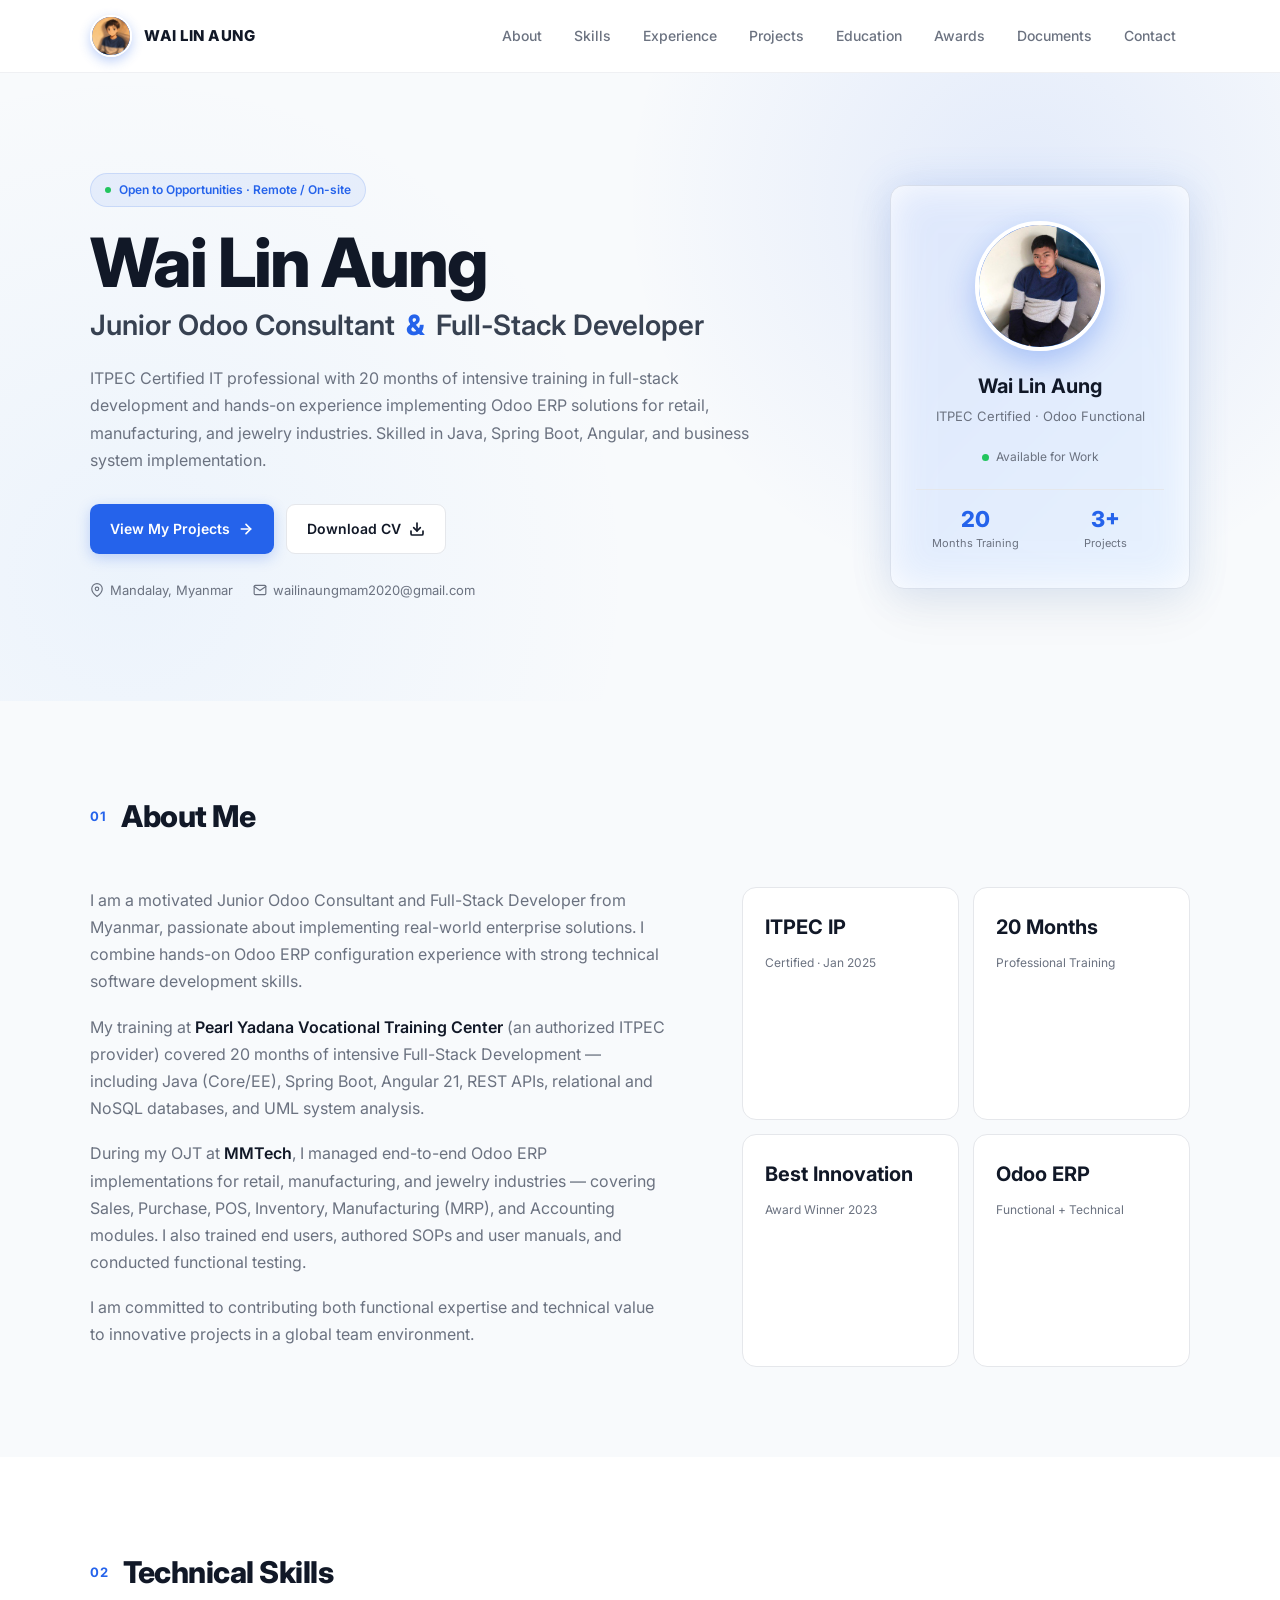
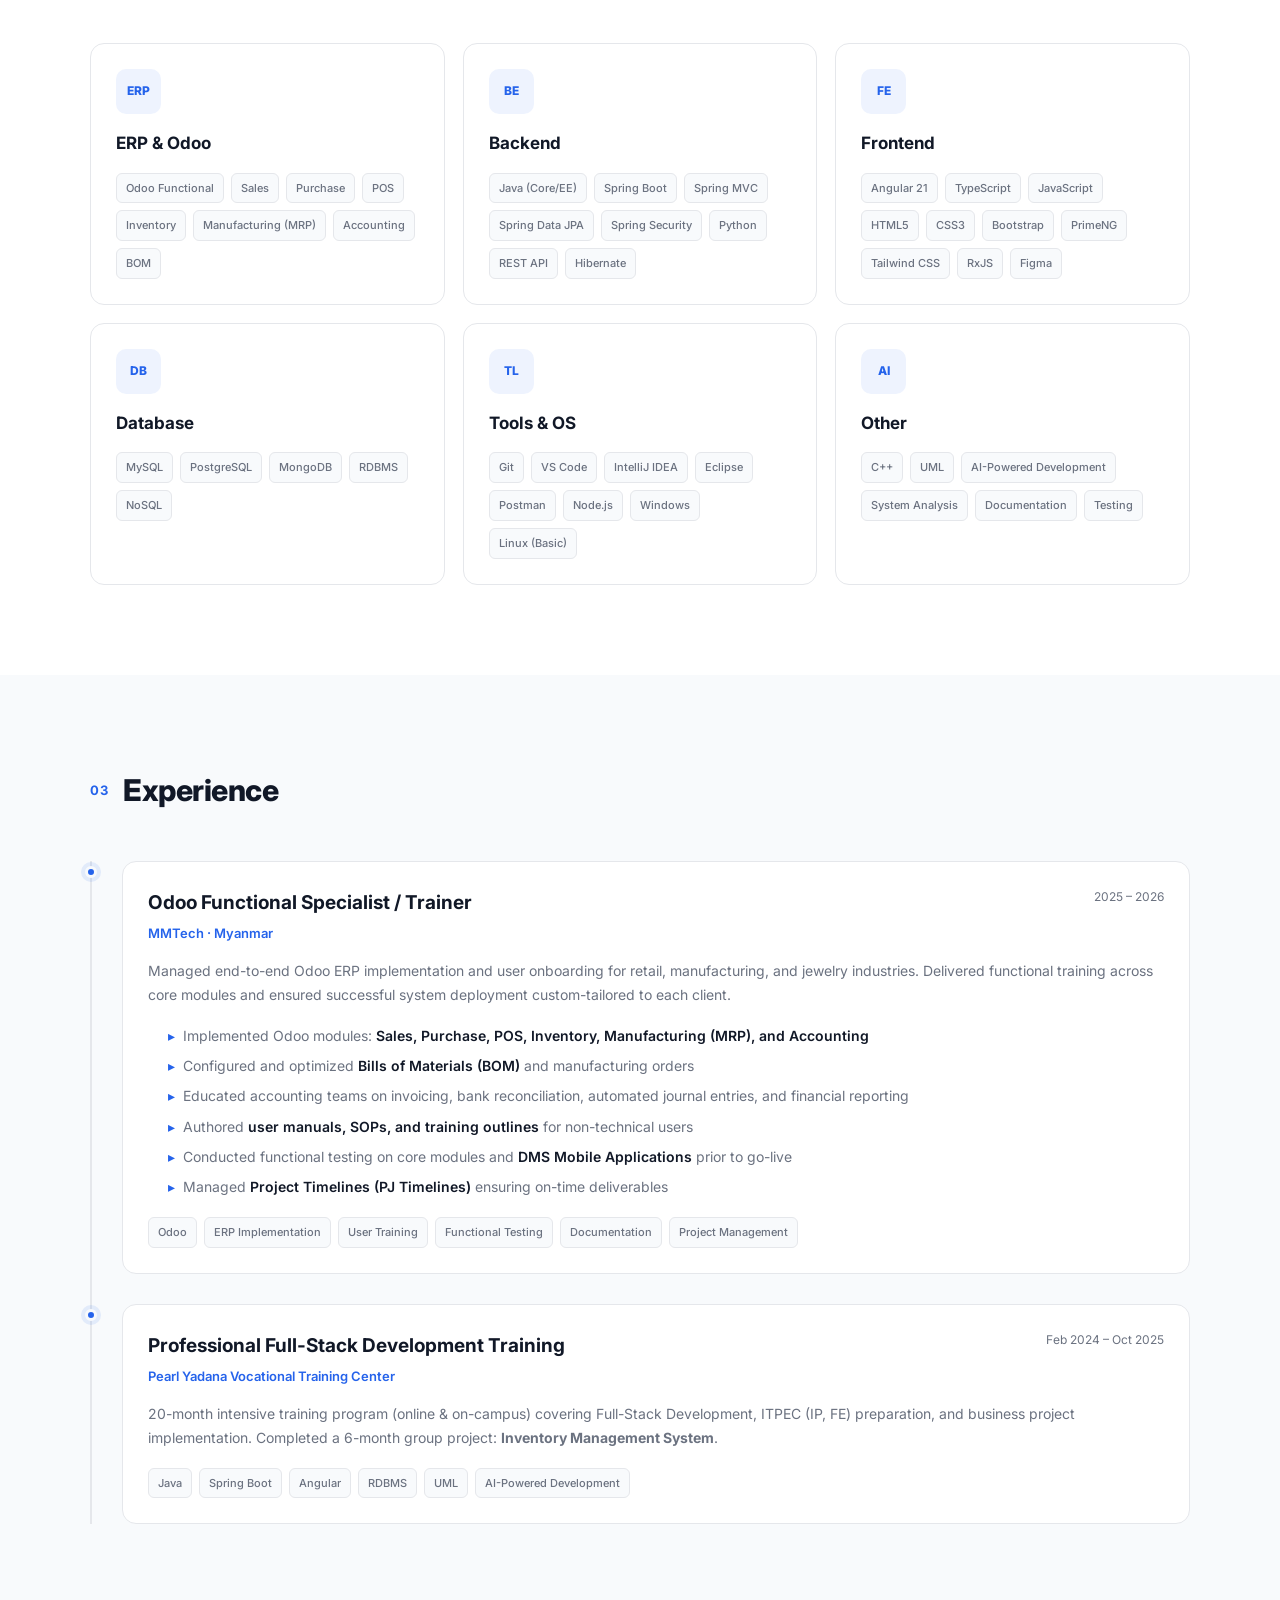
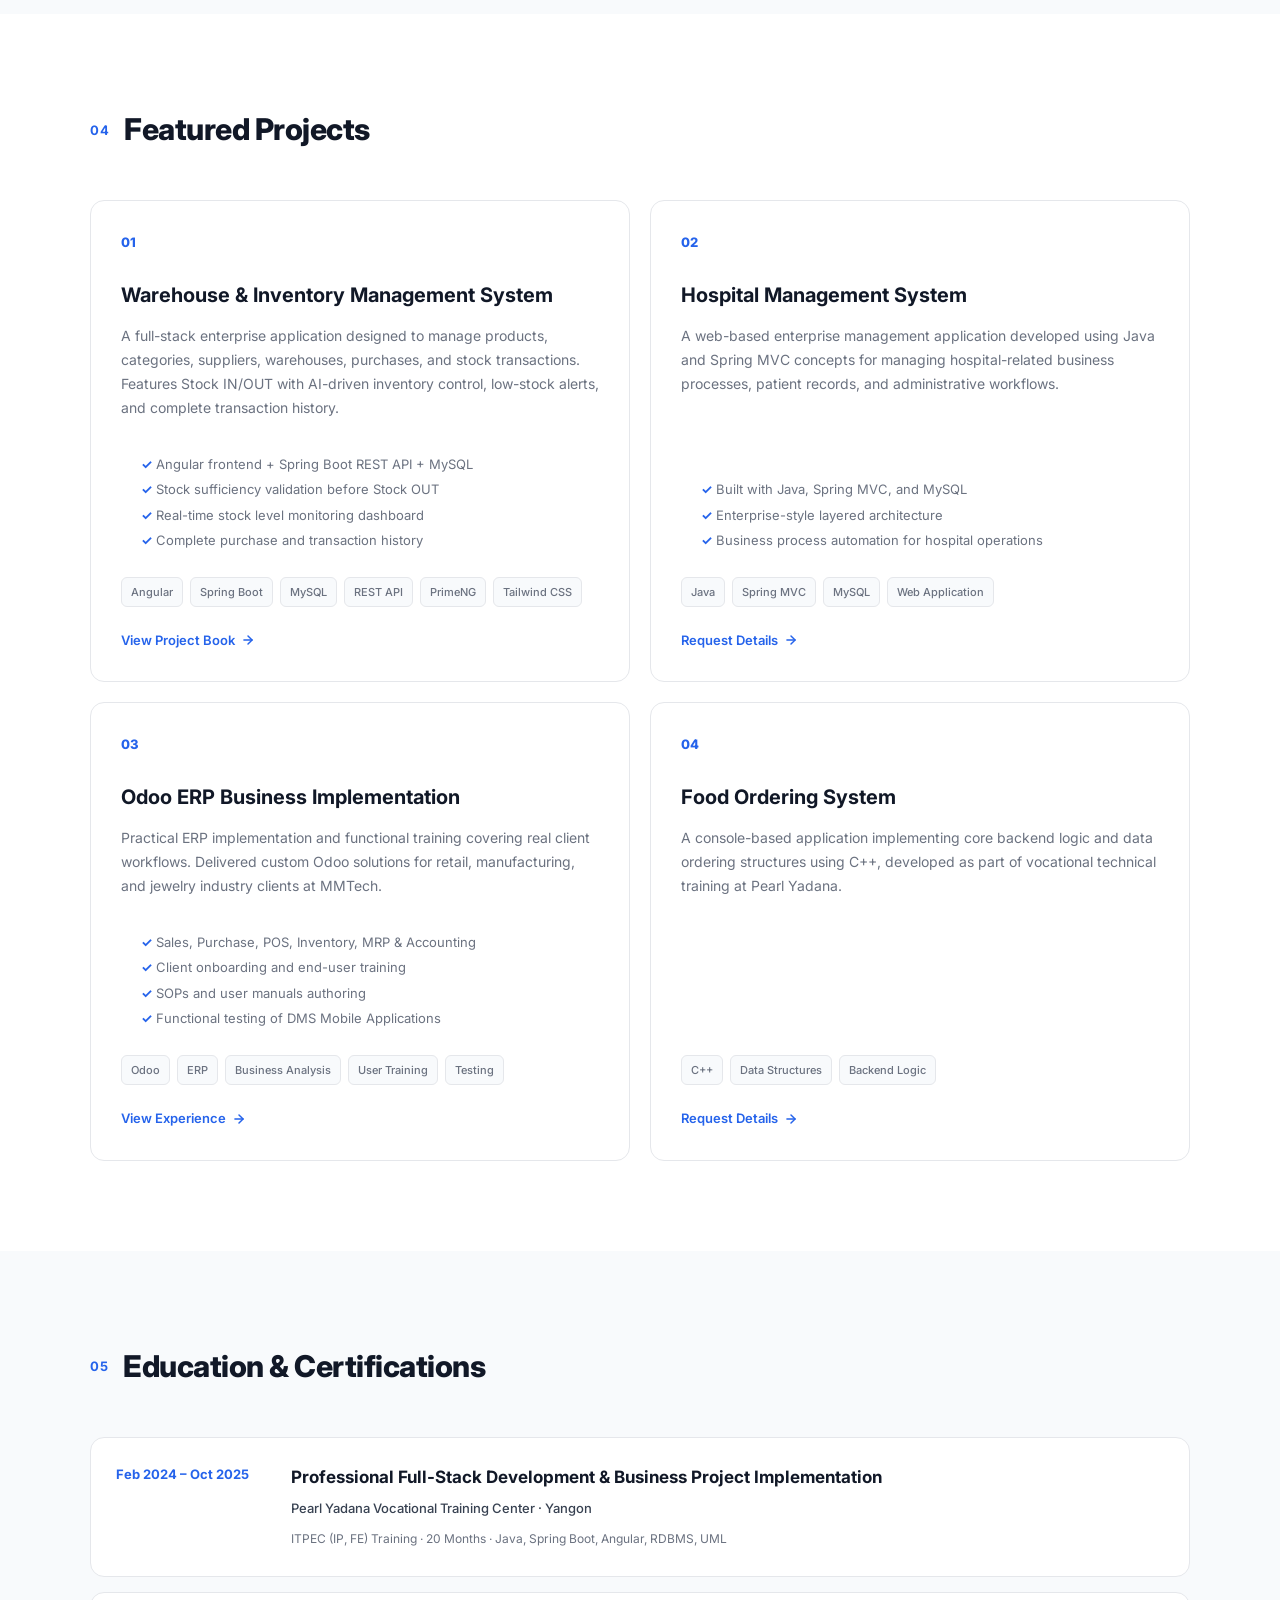
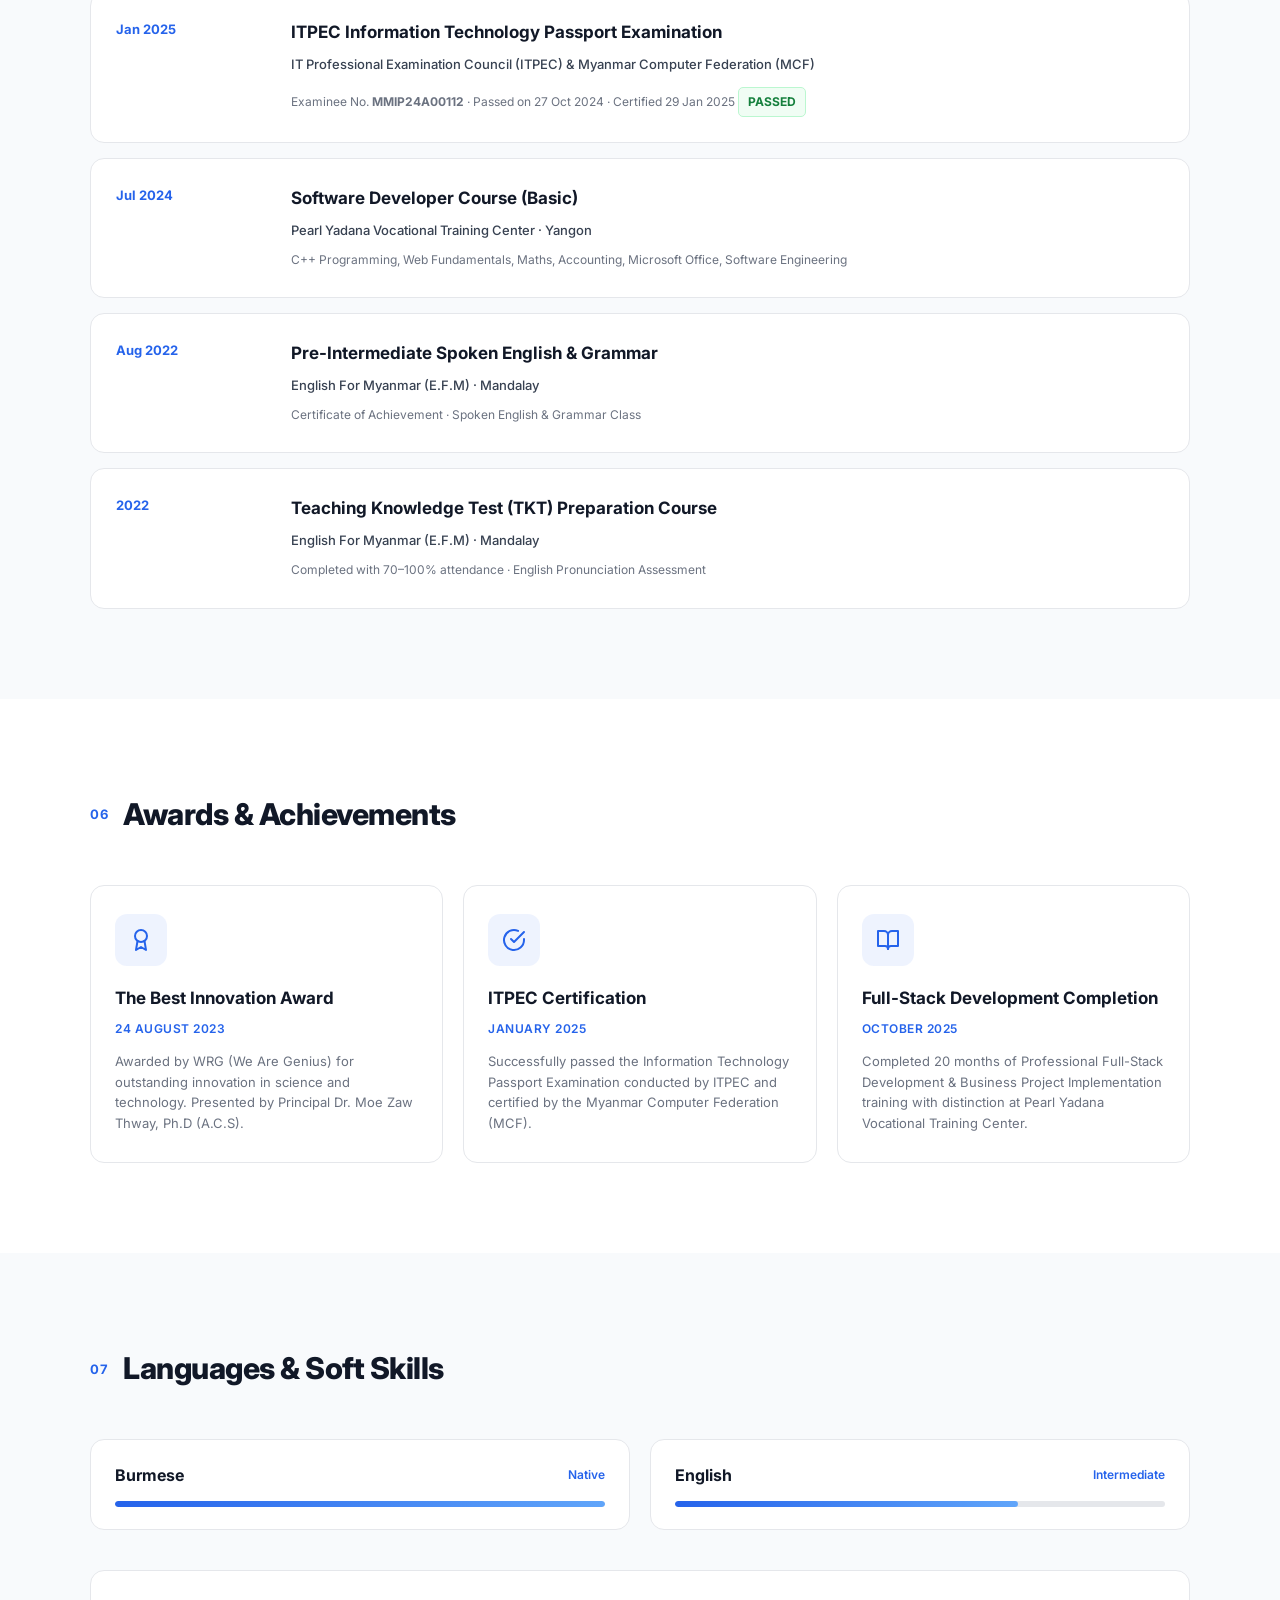
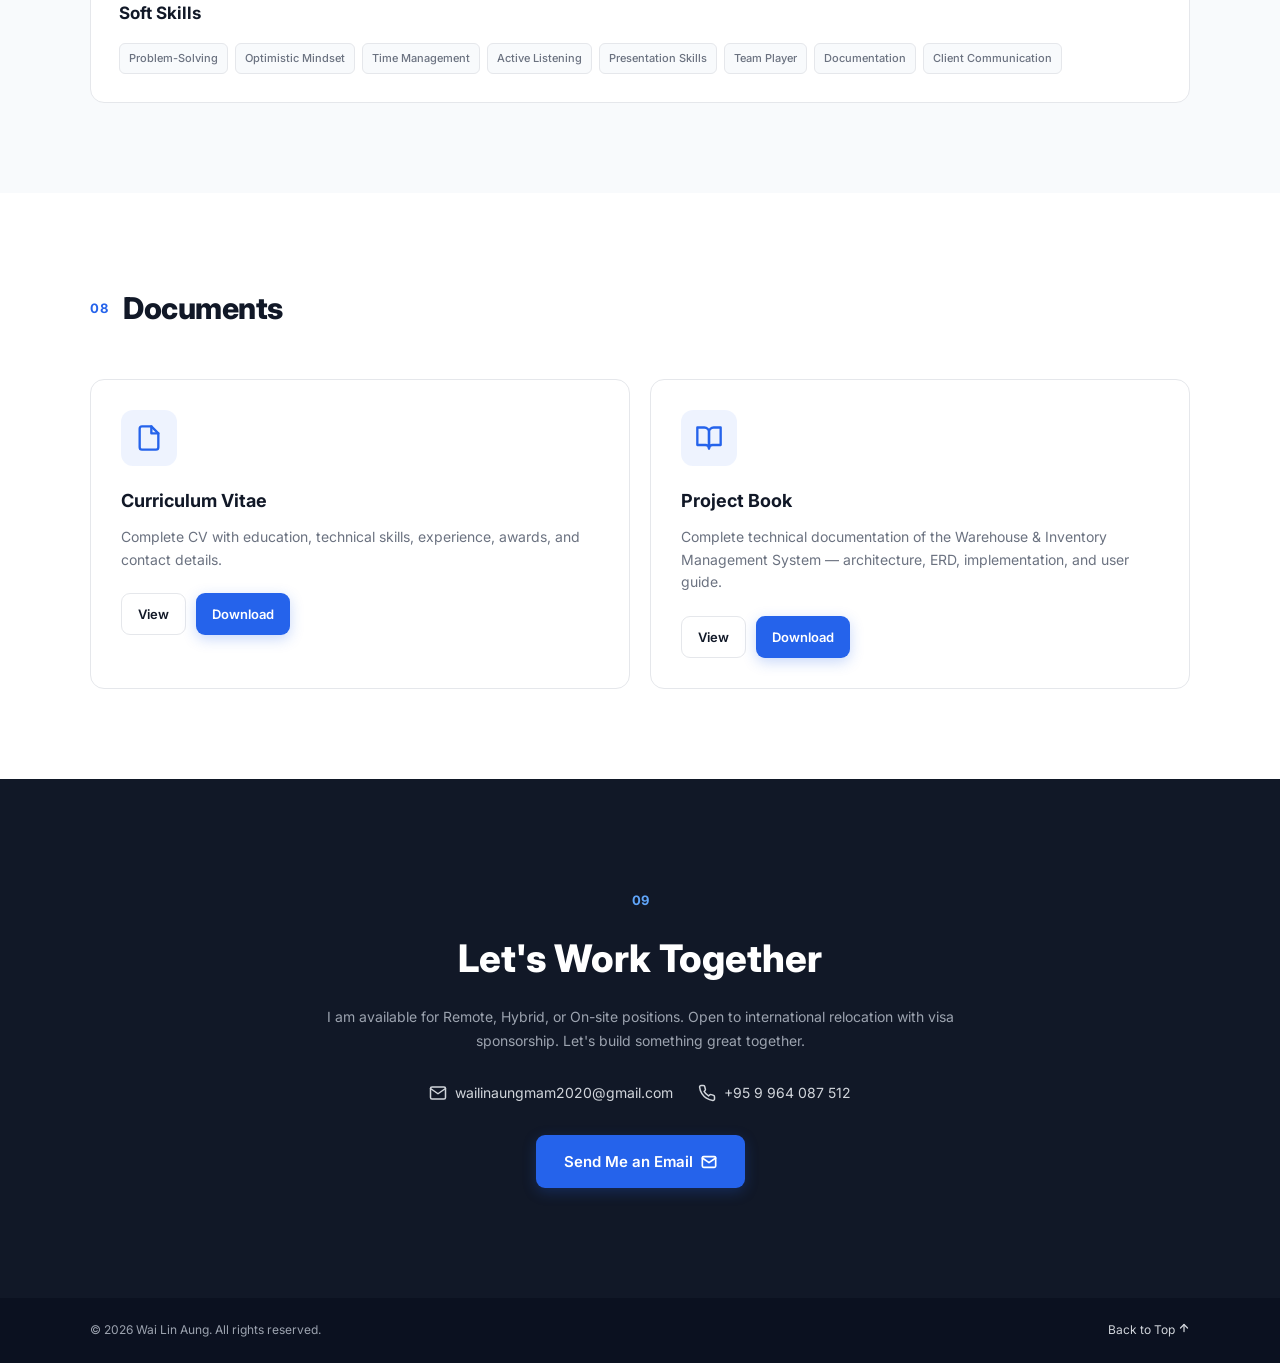
==== index.html @ 759e4918 "Add files via upload" ====
<!DOCTYPE html>
<html lang="en">
<head>
    <meta charset="UTF-8">
    <meta name="viewport" content="width=device-width, initial-scale=1.0">
    <meta name="description" content="Wai Lin Aung - Junior Odoo Consultant & Full-Stack Developer. ITPEC Certified IT professional with hands-on Odoo ERP implementation and full-stack software development experience.">
    <meta name="theme-color" content="#2563eb">
    <meta name="author" content="Wai Lin Aung">

    <title>Wai Lin Aung | Odoo Consultant & Full-Stack Developer</title>

    <!-- Google Font -->
    <link rel="preconnect" href="https://fonts.googleapis.com">
    <link rel="preconnect" href="https://fonts.gstatic.com" crossorigin>
    <link href="https://fonts.googleapis.com/css2?family=Inter:wght@400;500;600;700;800&display=swap" rel="stylesheet">

    <!-- Stylesheet -->
    <link rel="stylesheet" href="style.css">
</head>

<body>

    <!-- ================= NAVIGATION ================= -->
    <header class="navbar" id="navbar">
        <div class="container navbar__content">

            <a href="#home" class="logo">
                <span class="logo__avatar">
                    <img src="assets/animation.jpg" alt="Wai Lin Aung" class="logo__avatar-img">
                </span>
                <span class="logo__text">WAI LIN AUNG</span>
            </a>

            <button class="nav-toggle" aria-label="Toggle navigation" aria-expanded="false">
                <span></span>
                <span></span>
                <span></span>
            </button>

            <nav class="nav" id="nav">
                <a href="#about" class="nav__link">About</a>
                <a href="#skills" class="nav__link">Skills</a>
                <a href="#experience" class="nav__link">Experience</a>
                <a href="#projects" class="nav__link">Projects</a>
                <a href="#education" class="nav__link">Education</a>
                <a href="#awards" class="nav__link">Awards</a>
                <a href="#documents" class="nav__link">Documents</a>
                <a href="#contact" class="nav__link">Contact</a>
            </nav>

        </div>
    </header>


    <main>

        <!-- ================= HERO ================= -->
        <section id="home" class="hero">
            <div class="container hero__content">

                <div class="hero__text reveal">

                    <span class="hero__badge">
                        <span class="hero__badge-dot"></span>
                        Open to Opportunities · Remote / On-site
                    </span>

                    <h1>
                        Wai Lin Aung
                    </h1>

                    <h2>
                        Junior Odoo Consultant
                        <span>&</span>
                        Full-Stack Developer
                    </h2>

                    <p>
                        ITPEC Certified IT professional with 20 months of intensive training
                        in full-stack development and hands-on experience implementing
                        Odoo ERP solutions for retail, manufacturing, and jewelry industries.
                        Skilled in Java, Spring Boot, Angular, and business system implementation.
                    </p>

                    <div class="hero__buttons">
                        <a href="#projects" class="btn btn--primary">
                            View My Projects
                            <svg width="16" height="16" viewBox="0 0 24 24" fill="none" stroke="currentColor" stroke-width="2.5" stroke-linecap="round" stroke-linejoin="round"><line x1="5" y1="12" x2="19" y2="12"/><polyline points="12 5 19 12 12 19"/></svg>
                        </a>

                        <a href="assets/WaiLinAung_CV.pdf" class="btn btn--outline" download>
                            Download CV
                            <svg width="16" height="16" viewBox="0 0 24 24" fill="none" stroke="currentColor" stroke-width="2.5" stroke-linecap="round" stroke-linejoin="round"><path d="M21 15v4a2 2 0 0 1-2 2H5a2 2 0 0 1-2-2v-4"/><polyline points="7 10 12 15 17 10"/><line x1="12" y1="15" x2="12" y2="3"/></svg>
                        </a>
                    </div>

                    <div class="hero__meta">
                        <span>
                            <svg width="14" height="14" viewBox="0 0 24 24" fill="none" stroke="currentColor" stroke-width="2" stroke-linecap="round" stroke-linejoin="round"><path d="M21 10c0 7-9 13-9 13s-9-6-9-13a9 9 0 0 1 18 0z"/><circle cx="12" cy="10" r="3"/></svg>
                            Mandalay, Myanmar
                        </span>
                        <span>
                            <svg width="14" height="14" viewBox="0 0 24 24" fill="none" stroke="currentColor" stroke-width="2" stroke-linecap="round" stroke-linejoin="round"><path d="M4 4h16c1.1 0 2 .9 2 2v12c0 1.1-.9 2-2 2H4c-1.1 0-2-.9-2-2V6c0-1.1.9-2 2-2z"/><polyline points="22,6 12,13 2,6"/></svg>
                            wailinaungmam2020@gmail.com
                        </span>
                    </div>

                </div>

                <div class="hero__card reveal">
                    <div class="hero__card-glow"></div>

                    <div class="profile-real">
                        <img src="assets/realphoto.jpg" alt="Wai Lin Aung" class="profile-real__img">
                    </div>

                    <h3>
                        Wai Lin Aung
                    </h3>

                    <p>
                        ITPEC Certified · Odoo Functional
                    </p>

                    <div class="status">
                        <span class="status__dot"></span>
                        Available for Work
                    </div>

                    <div class="hero__card-stats">
                        <div>
                            <strong>20</strong>
                            <span>Months Training</span>
                        </div>
                        <div>
                            <strong>3+</strong>
                            <span>Projects</span>
                        </div>
                    </div>

                </div>

            </div>
        </section>


        <!-- ================= ABOUT ================= -->
        <section id="about" class="section section--light">
            <div class="container">

                <div class="section__heading reveal">
                    <span>01</span>
                    <h2>About Me</h2>
                </div>

                <div class="about">

                    <div class="about__text reveal">
                        <p>
                            I am a motivated Junior Odoo Consultant and Full-Stack Developer
                            from Myanmar, passionate about implementing real-world enterprise
                            solutions. I combine hands-on Odoo ERP configuration experience
                            with strong technical software development skills.
                        </p>

                        <p>
                            My training at <strong>Pearl Yadana Vocational Training Center</strong>
                            (an authorized ITPEC provider) covered 20 months of intensive
                            Full-Stack Development — including Java (Core/EE), Spring Boot,
                            Angular 21, REST APIs, relational and NoSQL databases, and UML
                            system analysis.
                        </p>

                        <p>
                            During my OJT at <strong>MMTech</strong>, I managed end-to-end
                            Odoo ERP implementations for retail, manufacturing, and jewelry
                            industries — covering Sales, Purchase, POS, Inventory, Manufacturing
                            (MRP), and Accounting modules. I also trained end users, authored
                            SOPs and user manuals, and conducted functional testing.
                        </p>

                        <p>
                            I am committed to contributing both functional expertise and
                            technical value to innovative projects in a global team environment.
                        </p>
                    </div>

                    <div class="about__highlights reveal">

                        <div class="highlight">
                            <strong>ITPEC IP</strong>
                            <span>Certified · Jan 2025</span>
                        </div>

                        <div class="highlight">
                            <strong>20 Months</strong>
                            <span>Professional Training</span>
                        </div>

                        <div class="highlight">
                            <strong>Best Innovation</strong>
                            <span>Award Winner 2023</span>
                        </div>

                        <div class="highlight">
                            <strong>Odoo ERP</strong>
                            <span>Functional + Technical</span>
                        </div>

                    </div>

                </div>

            </div>
        </section>


        <!-- ================= SKILLS ================= -->
        <section id="skills" class="section">
            <div class="container">

                <div class="section__heading reveal">
                    <span>02</span>
                    <h2>Technical Skills</h2>
                </div>

                <div class="skills-grid">

                    <div class="skill-card reveal">
                        <div class="skill-card__icon">ERP</div>
                        <h3>ERP & Odoo</h3>

                        <div class="tags">
                            <span>Odoo Functional</span>
                            <span>Sales</span>
                            <span>Purchase</span>
                            <span>POS</span>
                            <span>Inventory</span>
                            <span>Manufacturing (MRP)</span>
                            <span>Accounting</span>
                            <span>BOM</span>
                        </div>
                    </div>

                    <div class="skill-card reveal">
                        <div class="skill-card__icon">BE</div>
                        <h3>Backend</h3>

                        <div class="tags">
                            <span>Java (Core/EE)</span>
                            <span>Spring Boot</span>
                            <span>Spring MVC</span>
                            <span>Spring Data JPA</span>
                            <span>Spring Security</span>
                            <span>Python</span>
                            <span>REST API</span>
                            <span>Hibernate</span>
                        </div>
                    </div>

                    <div class="skill-card reveal">
                        <div class="skill-card__icon">FE</div>
                        <h3>Frontend</h3>

                        <div class="tags">
                            <span>Angular 21</span>
                            <span>TypeScript</span>
                            <span>JavaScript</span>
                            <span>HTML5</span>
                            <span>CSS3</span>
                            <span>Bootstrap</span>
                            <span>PrimeNG</span>
                            <span>Tailwind CSS</span>
                            <span>RxJS</span>
                            <span>Figma</span>
                        </div>
                    </div>

                    <div class="skill-card reveal">
                        <div class="skill-card__icon">DB</div>
                        <h3>Database</h3>

                        <div class="tags">
                            <span>MySQL</span>
                            <span>PostgreSQL</span>
                            <span>MongoDB</span>
                            <span>RDBMS</span>
                            <span>NoSQL</span>
                        </div>
                    </div>

                    <div class="skill-card reveal">
                        <div class="skill-card__icon">TL</div>
                        <h3>Tools & OS</h3>

                        <div class="tags">
                            <span>Git</span>
                            <span>VS Code</span>
                            <span>IntelliJ IDEA</span>
                            <span>Eclipse</span>
                            <span>Postman</span>
                            <span>Node.js</span>
                            <span>Windows</span>
                            <span>Linux (Basic)</span>
                        </div>
                    </div>

                    <div class="skill-card reveal">
                        <div class="skill-card__icon">AI</div>
                        <h3>Other</h3>

                        <div class="tags">
                            <span>C++</span>
                            <span>UML</span>
                            <span>AI-Powered Development</span>
                            <span>System Analysis</span>
                            <span>Documentation</span>
                            <span>Testing</span>
                        </div>
                    </div>

                </div>

            </div>
        </section>


        <!-- ================= EXPERIENCE ================= -->
        <section id="experience" class="section section--light">
            <div class="container">

                <div class="section__heading reveal">
                    <span>03</span>
                    <h2>Experience</h2>
                </div>

                <div class="timeline">

                    <article class="timeline__item reveal">

                        <div class="timeline__dot"></div>

                        <div class="timeline__content">

                            <div class="timeline__top">
                                <div>
                                    <h3>
                                        Odoo Functional Specialist / Trainer
                                    </h3>

                                    <p class="company">
                                        MMTech · Myanmar
                                    </p>
                                </div>

                                <span class="date">
                                    2025 – 2026
                                </span>
                            </div>

                            <p>
                                Managed end-to-end Odoo ERP implementation and user onboarding
                                for retail, manufacturing, and jewelry industries. Delivered
                                functional training across core modules and ensured successful
                                system deployment custom-tailored to each client.
                            </p>

                            <ul class="experience-list">
                                <li>Implemented Odoo modules: <strong>Sales, Purchase, POS, Inventory, Manufacturing (MRP), and Accounting</strong></li>
                                <li>Configured and optimized <strong>Bills of Materials (BOM)</strong> and manufacturing orders</li>
                                <li>Educated accounting teams on invoicing, bank reconciliation, automated journal entries, and financial reporting</li>
                                <li>Authored <strong>user manuals, SOPs, and training outlines</strong> for non-technical users</li>
                                <li>Conducted functional testing on core modules and <strong>DMS Mobile Applications</strong> prior to go-live</li>
                                <li>Managed <strong>Project Timelines (PJ Timelines)</strong> ensuring on-time deliverables</li>
                            </ul>

                            <div class="tags">
                                <span>Odoo</span>
                                <span>ERP Implementation</span>
                                <span>User Training</span>
                                <span>Functional Testing</span>
                                <span>Documentation</span>
                                <span>Project Management</span>
                            </div>

                        </div>

                    </article>


                    <article class="timeline__item reveal">

                        <div class="timeline__dot"></div>

                        <div class="timeline__content">

                            <div class="timeline__top">
                                <div>
                                    <h3>
                                        Professional Full-Stack Development Training
                                    </h3>

                                    <p class="company">
                                        Pearl Yadana Vocational Training Center
                                    </p>
                                </div>

                                <span class="date">
                                    Feb 2024 – Oct 2025
                                </span>
                            </div>

                            <p>
                                20-month intensive training program (online & on-campus)
                                covering Full-Stack Development, ITPEC (IP, FE) preparation,
                                and business project implementation. Completed a 6-month
                                group project: <strong>Inventory Management System</strong>.
                            </p>

                            <div class="tags">
                                <span>Java</span>
                                <span>Spring Boot</span>
                                <span>Angular</span>
                                <span>RDBMS</span>
                                <span>UML</span>
                                <span>AI-Powered Development</span>
                            </div>

                        </div>

                    </article>

                </div>

            </div>
        </section>


        <!-- ================= PROJECTS ================= -->
        <section id="projects" class="section">
            <div class="container">

                <div class="section__heading reveal">
                    <span>04</span>
                    <h2>Featured Projects</h2>
                </div>

                <div class="projects-grid">

                    <!-- Project 1 -->
                    <article class="project-card reveal">

                        <div class="project-card__number">
                            01
                        </div>

                        <h3>
                            Warehouse & Inventory Management System
                        </h3>

                        <p>
                            A full-stack enterprise application designed to manage products,
                            categories, suppliers, warehouses, purchases, and stock transactions.
                            Features Stock IN/OUT with AI-driven inventory control, low-stock
                            alerts, and complete transaction history.
                        </p>

                        <ul class="project-features">
                            <li>Angular frontend + Spring Boot REST API + MySQL</li>
                            <li>Stock sufficiency validation before Stock OUT</li>
                            <li>Real-time stock level monitoring dashboard</li>
                            <li>Complete purchase and transaction history</li>
                        </ul>

                        <div class="tags">
                            <span>Angular</span>
                            <span>Spring Boot</span>
                            <span>MySQL</span>
                            <span>REST API</span>
                            <span>PrimeNG</span>
                            <span>Tailwind CSS</span>
                        </div>

                        <a href="assets/Warehouse_Project_Book.pdf" target="_blank" rel="noopener" class="project-link">
                            View Project Book
                            <svg width="14" height="14" viewBox="0 0 24 24" fill="none" stroke="currentColor" stroke-width="2.5" stroke-linecap="round" stroke-linejoin="round"><line x1="5" y1="12" x2="19" y2="12"/><polyline points="12 5 19 12 12 19"/></svg>
                        </a>

                    </article>


                    <!-- Project 2 -->
                    <article class="project-card reveal">

                        <div class="project-card__number">
                            02
                        </div>

                        <h3>
                            Hospital Management System
                        </h3>

                        <p>
                            A web-based enterprise management application developed using
                            Java and Spring MVC concepts for managing hospital-related
                            business processes, patient records, and administrative workflows.
                        </p>

                        <ul class="project-features">
                            <li>Built with Java, Spring MVC, and MySQL</li>
                            <li>Enterprise-style layered architecture</li>
                            <li>Business process automation for hospital operations</li>
                        </ul>

                        <div class="tags">
                            <span>Java</span>
                            <span>Spring MVC</span>
                            <span>MySQL</span>
                            <span>Web Application</span>
                        </div>

                        <a href="#contact" class="project-link">
                            Request Details
                            <svg width="14" height="14" viewBox="0 0 24 24" fill="none" stroke="currentColor" stroke-width="2.5" stroke-linecap="round" stroke-linejoin="round"><line x1="5" y1="12" x2="19" y2="12"/><polyline points="12 5 19 12 12 19"/></svg>
                        </a>

                    </article>


                    <!-- Project 3 -->
                    <article class="project-card reveal">

                        <div class="project-card__number">
                            03
                        </div>

                        <h3>
                            Odoo ERP Business Implementation
                        </h3>

                        <p>
                            Practical ERP implementation and functional training covering
                            real client workflows. Delivered custom Odoo solutions for
                            retail, manufacturing, and jewelry industry clients at MMTech.
                        </p>

                        <ul class="project-features">
                            <li>Sales, Purchase, POS, Inventory, MRP & Accounting</li>
                            <li>Client onboarding and end-user training</li>
                            <li>SOPs and user manuals authoring</li>
                            <li>Functional testing of DMS Mobile Applications</li>
                        </ul>

                        <div class="tags">
                            <span>Odoo</span>
                            <span>ERP</span>
                            <span>Business Analysis</span>
                            <span>User Training</span>
                            <span>Testing</span>
                        </div>

                        <a href="#experience" class="project-link">
                            View Experience
                            <svg width="14" height="14" viewBox="0 0 24 24" fill="none" stroke="currentColor" stroke-width="2.5" stroke-linecap="round" stroke-linejoin="round"><line x1="5" y1="12" x2="19" y2="12"/><polyline points="12 5 19 12 12 19"/></svg>
                        </a>

                    </article>


                    <!-- Project 4 -->
                    <article class="project-card reveal">

                        <div class="project-card__number">
                            04
                        </div>

                        <h3>
                            Food Ordering System
                        </h3>

                        <p>
                            A console-based application implementing core backend logic
                            and data ordering structures using C++, developed as part of
                            vocational technical training at Pearl Yadana.
                        </p>

                        <div class="tags">
                            <span>C++</span>
                            <span>Data Structures</span>
                            <span>Backend Logic</span>
                        </div>

                        <a href="#contact" class="project-link">
                            Request Details
                            <svg width="14" height="14" viewBox="0 0 24 24" fill="none" stroke="currentColor" stroke-width="2.5" stroke-linecap="round" stroke-linejoin="round"><line x1="5" y1="12" x2="19" y2="12"/><polyline points="12 5 19 12 12 19"/></svg>
                        </a>

                    </article>

                </div>

            </div>
        </section>


        <!-- ================= EDUCATION ================= -->
        <section id="education" class="section section--light">
            <div class="container">

                <div class="section__heading reveal">
                    <span>05</span>
                    <h2>Education & Certifications</h2>
                </div>

                <div class="education-list">

                    <article class="education-card reveal">
                        <div class="education-card__year">
                            Feb 2024 – Oct 2025
                        </div>

                        <div>
                            <h3>
                                Professional Full-Stack Development &
                                Business Project Implementation
                            </h3>

                            <p>
                                Pearl Yadana Vocational Training Center · Yangon
                            </p>

                            <span>
                                ITPEC (IP, FE) Training · 20 Months ·
                                Java, Spring Boot, Angular, RDBMS, UML
                            </span>
                        </div>
                    </article>


                    <article class="education-card reveal">
                        <div class="education-card__year">
                            Jan 2025
                        </div>

                        <div>
                            <h3>
                                ITPEC Information Technology Passport Examination
                            </h3>

                            <p>
                                IT Professional Examination Council (ITPEC) &
                                Myanmar Computer Federation (MCF)
                            </p>

                            <span>
                                Examinee No. <strong>MMIP24A00112</strong> ·
                                Passed on 27 Oct 2024 · Certified 29 Jan 2025
                            </span>

                            <span class="certificate">
                                PASSED
                            </span>
                        </div>
                    </article>


                    <article class="education-card reveal">
                        <div class="education-card__year">
                            Jul 2024
                        </div>

                        <div>
                            <h3>
                                Software Developer Course (Basic)
                            </h3>

                            <p>
                                Pearl Yadana Vocational Training Center · Yangon
                            </p>

                            <span>
                                C++ Programming, Web Fundamentals, Maths,
                                Accounting, Microsoft Office, Software Engineering
                            </span>
                        </div>
                    </article>


                    <article class="education-card reveal">
                        <div class="education-card__year">
                            Aug 2022
                        </div>

                        <div>
                            <h3>
                                Pre-Intermediate Spoken English & Grammar
                            </h3>

                            <p>
                                English For Myanmar (E.F.M) · Mandalay
                            </p>

                            <span>
                                Certificate of Achievement · Spoken English
                                & Grammar Class
                            </span>
                        </div>
                    </article>


                    <article class="education-card reveal">
                        <div class="education-card__year">
                            2022
                        </div>

                        <div>
                            <h3>
                                Teaching Knowledge Test (TKT) Preparation Course
                            </h3>

                            <p>
                                English For Myanmar (E.F.M) · Mandalay
                            </p>

                            <span>
                                Completed with 70–100% attendance ·
                                English Pronunciation Assessment
                            </span>
                        </div>
                    </article>

                </div>

            </div>
        </section>


        <!-- ================= AWARDS ================= -->
        <section id="awards" class="section">
            <div class="container">

                <div class="section__heading reveal">
                    <span>06</span>
                    <h2>Awards & Achievements</h2>
                </div>

                <div class="awards-grid">

                    <article class="award-card reveal">
                        <div class="award-card__icon">
                            <svg width="24" height="24" viewBox="0 0 24 24" fill="none" stroke="currentColor" stroke-width="2" stroke-linecap="round" stroke-linejoin="round"><circle cx="12" cy="8" r="6"/><path d="M15.477 12.89 17 22l-5-3-5 3 1.523-9.11"/></svg>
                        </div>

                        <h3>
                            The Best Innovation Award
                        </h3>

                        <p class="award-card__date">
                            24 August 2023
                        </p>

                        <p>
                            Awarded by WRG (We Are Genius) for outstanding innovation
                            in science and technology. Presented by Principal
                            Dr. Moe Zaw Thway, Ph.D (A.C.S).
                        </p>
                    </article>


                    <article class="award-card reveal">
                        <div class="award-card__icon">
                            <svg width="24" height="24" viewBox="0 0 24 24" fill="none" stroke="currentColor" stroke-width="2" stroke-linecap="round" stroke-linejoin="round"><path d="M22 11.08V12a10 10 0 1 1-5.93-9.14"/><polyline points="22 4 12 14.01 9 11.01"/></svg>
                        </div>

                        <h3>
                            ITPEC Certification
                        </h3>

                        <p class="award-card__date">
                            January 2025
                        </p>

                        <p>
                            Successfully passed the Information Technology Passport
                            Examination conducted by ITPEC and certified by the
                            Myanmar Computer Federation (MCF).
                        </p>
                    </article>


                    <article class="award-card reveal">
                        <div class="award-card__icon">
                            <svg width="24" height="24" viewBox="0 0 24 24" fill="none" stroke="currentColor" stroke-width="2" stroke-linecap="round" stroke-linejoin="round"><path d="M2 3h6a4 4 0 0 1 4 4v14a3 3 0 0 0-3-3H2z"/><path d="M22 3h-6a4 4 0 0 0-4 4v14a3 3 0 0 1 3-3h7z"/></svg>
                        </div>

                        <h3>
                            Full-Stack Development Completion
                        </h3>

                        <p class="award-card__date">
                            October 2025
                        </p>

                        <p>
                            Completed 20 months of Professional Full-Stack Development
                            & Business Project Implementation training with distinction
                            at Pearl Yadana Vocational Training Center.
                        </p>
                    </article>

                </div>

            </div>
        </section>


        <!-- ================= LANGUAGES ================= -->
        <section id="languages" class="section section--light">
            <div class="container">

                <div class="section__heading reveal">
                    <span>07</span>
                    <h2>Languages & Soft Skills</h2>
                </div>

                <div class="languages-grid">

                    <div class="language-card reveal">
                        <div class="language-card__header">
                            <h3>Burmese</h3>
                            <span class="language-card__level">Native</span>
                        </div>
                        <div class="language-bar">
                            <div class="language-bar__fill" style="width: 100%"></div>
                        </div>
                    </div>

                    <div class="language-card reveal">
                        <div class="language-card__header">
                            <h3>English</h3>
                            <span class="language-card__level">Intermediate</span>
                        </div>
                        <div class="language-bar">
                            <div class="language-bar__fill" style="width: 70%"></div>
                        </div>
                    </div>

                </div>

                <div class="soft-skills reveal">
                    <h3>Soft Skills</h3>
                    <div class="tags">
                        <span>Problem-Solving</span>
                        <span>Optimistic Mindset</span>
                        <span>Time Management</span>
                        <span>Active Listening</span>
                        <span>Presentation Skills</span>
                        <span>Team Player</span>
                        <span>Documentation</span>
                        <span>Client Communication</span>
                    </div>
                </div>

            </div>
        </section>


        <!-- ================= DOCUMENTS ================= -->
        <section id="documents" class="section">
            <div class="container">

                <div class="section__heading reveal">
                    <span>08</span>
                    <h2>Documents</h2>
                </div>

                <div class="documents-grid">

                    <article class="document-card reveal">
                        <div class="document-card__icon">
                            <svg width="28" height="28" viewBox="0 0 24 24" fill="none" stroke="currentColor" stroke-width="2" stroke-linecap="round" stroke-linejoin="round"><path d="M14 2H6a2 2 0 0 0-2 2v16a2 2 0 0 0 2 2h12a2 2 0 0 0 2-2V8z"/><polyline points="14 2 14 8 20 8"/></svg>
                        </div>

                        <h3>Curriculum Vitae</h3>
                        <p>
                            Complete CV with education, technical skills, experience,
                            awards, and contact details.
                        </p>

                        <div class="document-card__actions">
                            <a href="assets/WaiLinAung_CV.pdf" target="_blank" rel="noopener" class="btn btn--outline btn--small">
                                View
                            </a>
                            <a href="assets/WaiLinAung_CV.pdf" download class="btn btn--primary btn--small">
                                Download
                            </a>
                        </div>
                    </article>


                    <article class="document-card reveal">
                        <div class="document-card__icon">
                            <svg width="28" height="28" viewBox="0 0 24 24" fill="none" stroke="currentColor" stroke-width="2" stroke-linecap="round" stroke-linejoin="round"><path d="M2 3h6a4 4 0 0 1 4 4v14a3 3 0 0 0-3-3H2z"/><path d="M22 3h-6a4 4 0 0 0-4 4v14a3 3 0 0 1 3-3h7z"/></svg>
                        </div>

                        <h3>Project Book</h3>
                        <p>
                            Complete technical documentation of the Warehouse &
                            Inventory Management System — architecture, ERD,
                            implementation, and user guide.
                        </p>

                        <div class="document-card__actions">
                            <a href="assets/Warehouse_Project_Book.pdf" target="_blank" rel="noopener" class="btn btn--outline btn--small">
                                View
                            </a>
                            <a href="assets/Warehouse_Project_Book.pdf" download class="btn btn--primary btn--small">
                                Download
                            </a>
                        </div>
                    </article>

                </div>

            </div>
        </section>


        <!-- ================= CONTACT ================= -->
        <section id="contact" class="contact">
            <div class="container contact__content reveal">

                <span class="contact__number">
                    09
                </span>

                <h2>
                    Let's Work Together
                </h2>

                <p>
                    I am available for Remote, Hybrid, or On-site positions.
                    Open to international relocation with visa sponsorship.
                    Let's build something great together.
                </p>

                <div class="contact__info">
                    <a href="mailto:wailinaungmam2020@gmail.com" class="contact__item">
                        <svg width="18" height="18" viewBox="0 0 24 24" fill="none" stroke="currentColor" stroke-width="2" stroke-linecap="round" stroke-linejoin="round"><path d="M4 4h16c1.1 0 2 .9 2 2v12c0 1.1-.9 2-2 2H4c-1.1 0-2-.9-2-2V6c0-1.1.9-2 2-2z"/><polyline points="22,6 12,13 2,6"/></svg>
                        wailinaungmam2020@gmail.com
                    </a>

                    <a href="tel:+959964087512" class="contact__item">
                        <svg width="18" height="18" viewBox="0 0 24 24" fill="none" stroke="currentColor" stroke-width="2" stroke-linecap="round" stroke-linejoin="round"><path d="M22 16.92v3a2 2 0 0 1-2.18 2 19.79 19.79 0 0 1-8.63-3.07 19.5 19.5 0 0 1-6-6 19.79 19.79 0 0 1-3.07-8.67A2 2 0 0 1 4.11 2h3a2 2 0 0 1 2 1.72 12.84 12.84 0 0 0 .7 2.81 2 2 0 0 1-.45 2.11L8.09 9.91a16 16 0 0 0 6 6l1.27-1.27a2 2 0 0 1 2.11-.45 12.84 12.84 0 0 0 2.81.7A2 2 0 0 1 22 16.92z"/></svg>
                        +95 9 964 087 512
                    </a>
                </div>

                <a href="mailto:wailinaungmam2020@gmail.com" class="btn btn--primary btn--large">
                    Send Me an Email
                    <svg width="16" height="16" viewBox="0 0 24 24" fill="none" stroke="currentColor" stroke-width="2.5" stroke-linecap="round" stroke-linejoin="round"><path d="M4 4h16c1.1 0 2 .9 2 2v12c0 1.1-.9 2-2 2H4c-1.1 0-2-.9-2-2V6c0-1.1.9-2 2-2z"/><polyline points="22,6 12,13 2,6"/></svg>
                </a>

            </div>
        </section>

    </main>


    <!-- ================= FOOTER ================= -->
    <footer class="footer">
        <div class="container footer__content">

            <p>
                © 2026 Wai Lin Aung. All rights reserved.
            </p>

            <div>
                <a href="#home" class="footer__top-link">
                    Back to Top
                    <svg width="12" height="12" viewBox="0 0 24 24" fill="none" stroke="currentColor" stroke-width="2.5" stroke-linecap="round" stroke-linejoin="round"><line x1="12" y1="19" x2="12" y2="5"/><polyline points="5 12 12 5 19 12"/></svg>
                </a>
            </div>

        </div>
    </footer>

    <!-- Back to top floating button -->
    <button class="back-to-top" id="backToTop" aria-label="Back to top">
        <svg width="18" height="18" viewBox="0 0 24 24" fill="none" stroke="currentColor" stroke-width="2.5" stroke-linecap="round" stroke-linejoin="round"><line x1="12" y1="19" x2="12" y2="5"/><polyline points="5 12 12 5 19 12"/></svg>
    </button>

    <!-- JavaScript -->
    <script src="main.js"></script>

</body>
</html>
---- style.css ----
/* =========================================
VARIABLES
========================================= */

:root {
    --primary: #2563eb;
    --primary-dark: #1d4ed8;
    --primary-light: #60a5fa;
    --dark: #111827;
    --text: #374151;
    --text-light: #6b7280;
    --white: #ffffff;
    --light-bg: #f8fafc;
    --border: #e5e7eb;
    --radius: 14px;
    --radius-sm: 9px;
    --transition-fast: 0.2s ease;
    --transition-base: 0.3s cubic-bezier(0.4, 0, 0.2, 1);
}

/* =========================================
RESET
========================================= */

* {
    margin: 0;
    padding: 0;
    box-sizing: border-box;
}

html {
    scroll-behavior: smooth;
    scroll-padding-top: 80px;
}

body {
    font-family: "Inter", system-ui, -apple-system, sans-serif;
    color: var(--text);
    background: var(--white);
    line-height: 1.7;
    -webkit-font-smoothing: antialiased;
    -moz-osx-font-smoothing: grayscale;
}

a {
    color: inherit;
    text-decoration: none;
}

button {
    font-family: inherit;
    cursor: pointer;
    border: none;
    background: none;
}

img {
    max-width: 100%;
    display: block;
}

::selection {
    background: rgba(37, 99, 235, 0.2);
    color: var(--dark);
}

.container {
    width: min(100% - 40px, 1100px);
    margin-inline: auto;
}

:focus-visible {
    outline: 2px solid var(--primary);
    outline-offset: 3px;
    border-radius: 4px;
}

/* =========================================
NAVBAR
========================================= */

.navbar {
    position: sticky;
    top: 0;
    z-index: 100;

    background: rgba(255, 255, 255, 0.85);
    backdrop-filter: blur(16px);
    -webkit-backdrop-filter: blur(16px);

    border-bottom: 1px solid rgba(229, 231, 235, 0.6);

    transition: box-shadow var(--transition-base);
}

.navbar.is-scrolled {
    box-shadow: 0 4px 20px rgba(0, 0, 0, 0.05);
}

.navbar__content {
    min-height: 72px;
    display: flex;
    align-items: center;
    justify-content: space-between;
    gap: 30px;
}

.logo {
    display: inline-flex;
    align-items: center;
    gap: 12px;
    font-size: 15px;
    font-weight: 800;
    letter-spacing: 0.5px;
    color: var(--dark);
    transition: color var(--transition-fast);
}

.logo:hover {
    color: var(--primary);
}

/* =========================================
ANIMATED LOGO AVATAR
========================================= */

.logo__avatar {
    position: relative;
    display: grid;
    place-items: center;
    width: 42px;
    height: 42px;
    border-radius: 50%;
    overflow: hidden;
    border: 2px solid #ffffff;
    box-shadow: 0 4px 12px rgba(37, 99, 235, 0.3);
    background: linear-gradient(135deg, #2563eb, #60a5fa);
    transition: transform 0.3s ease, box-shadow 0.3s ease;
    animation: logoFloat 4s ease-in-out infinite;
    z-index: 1;
}

.logo__avatar::before {
    content: "";
    position: absolute;
    inset: -4px;
    border-radius: 50%;
    background: conic-gradient(
        from 0deg,
        #2563eb,
        #60a5fa,
        transparent,
        #2563eb
    );
    animation: logoRotate 4s linear infinite;
    z-index: -1;
    opacity: 0.9;
}

.logo__avatar::after {
    content: "";
    position: absolute;
    inset: -8px;
    border-radius: 50%;
    background: radial-gradient(circle, rgba(37, 99, 235, 0.4), transparent 70%);
    animation: logoGlow 3s ease-in-out infinite;
    z-index: -2;
    filter: blur(8px);
}

.logo__avatar-img {
    width: 100%;
    height: 100%;
    object-fit: cover;
    display: block;
    transition: transform 0.3s ease;
}

.logo:hover .logo__avatar {
    transform: scale(1.1);
    box-shadow: 0 8px 20px rgba(37, 99, 235, 0.5);
}

.logo:hover .logo__avatar-img {
    transform: scale(1.1);
}

@keyframes logoFloat {
    0%, 100% { transform: translateY(0); }
    50% { transform: translateY(-3px); }
}

@keyframes logoRotate {
    to { transform: rotate(360deg); }
}

@keyframes logoGlow {
    0%, 100% { opacity: 0.4; transform: scale(1); }
    50% { opacity: 1; transform: scale(1.2); }
}

/* =========================================
NAV
========================================= */

.nav {
    display: flex;
    align-items: center;
    gap: 4px;
    font-size: 14px;
    font-weight: 500;
}

.nav__link {
    position: relative;
    padding: 8px 14px;
    color: var(--text-light);
    border-radius: 8px;
    transition: color var(--transition-fast), background var(--transition-fast);
}

.nav__link:hover {
    color: var(--primary);
    background: rgba(37, 99, 235, 0.06);
}

.nav__link.is-active {
    color: var(--primary);
    background: rgba(37, 99, 235, 0.08);
    font-weight: 600;
}

.nav-toggle {
    display: none;
    flex-direction: column;
    gap: 5px;
    padding: 8px;
}

.nav-toggle span {
    display: block;
    width: 22px;
    height: 2px;
    background: var(--dark);
    border-radius: 2px;
    transition: transform var(--transition-base), opacity var(--transition-base);
}

.nav-toggle.is-open span:nth-child(1) {
    transform: translateY(7px) rotate(45deg);
}

.nav-toggle.is-open span:nth-child(2) {
    opacity: 0;
}

.nav-toggle.is-open span:nth-child(3) {
    transform: translateY(-7px) rotate(-45deg);
}

/* =========================================
HERO
========================================= */

.hero {
    position: relative;
    padding: 100px 0;
    overflow: hidden;
    background:
        radial-gradient(circle at 80% 20%, rgba(37, 99, 235, 0.10), transparent 35%),
        radial-gradient(circle at 10% 80%, rgba(96, 165, 250, 0.08), transparent 40%),
        var(--light-bg);
}

.hero__content {
    display: grid;
    grid-template-columns: 1fr 300px;
    align-items: center;
    gap: 80px;
}

.hero__badge {
    display: inline-flex;
    align-items: center;
    gap: 8px;
    padding: 6px 14px;
    margin-bottom: 20px;
    color: var(--primary);
    background: rgba(37, 99, 235, 0.08);
    border: 1px solid rgba(37, 99, 235, 0.15);
    border-radius: 100px;
    font-size: 12px;
    font-weight: 600;
}

.hero__badge-dot {
    width: 6px;
    height: 6px;
    background: #22c55e;
    border-radius: 50%;
    animation: pulse 2s ease-in-out infinite;
}

.hero h1 {
    margin-bottom: 8px;
    color: var(--dark);
    font-size: clamp(42px, 7vw, 68px);
    line-height: 1.05;
    font-weight: 800;
    letter-spacing: -2px;
}

.hero h2 {
    margin-bottom: 22px;
    color: var(--text);
    font-size: clamp(20px, 3vw, 28px);
    line-height: 1.3;
    font-weight: 600;
}

.hero h2 span {
    display: inline-block;
    margin: 0 4px;
    color: var(--primary);
    font-weight: 800;
}

.hero p {
    max-width: 680px;
    margin-bottom: 30px;
    color: var(--text-light);
    font-size: 16px;
}

.hero__buttons {
    display: flex;
    gap: 12px;
    flex-wrap: wrap;
}

.hero__meta {
    display: flex;
    flex-wrap: wrap;
    gap: 20px;
    margin-top: 25px;
    font-size: 13px;
    color: var(--text-light);
}

.hero__meta span {
    display: inline-flex;
    align-items: center;
    gap: 6px;
}

/* =========================================
BUTTONS
========================================= */

.btn {
    display: inline-flex;
    align-items: center;
    justify-content: center;
    gap: 8px;
    padding: 12px 20px;
    border-radius: var(--radius-sm);
    font-size: 14px;
    font-weight: 600;
    transition:
        transform var(--transition-fast),
        background var(--transition-fast),
        color var(--transition-fast),
        border-color var(--transition-fast),
        box-shadow var(--transition-fast);
}

.btn svg {
    transition: transform var(--transition-fast);
}

.btn:hover {
    transform: translateY(-2px);
}

.btn:active {
    transform: translateY(0);
}

.btn--primary {
    color: var(--white);
    background: var(--primary);
    box-shadow: 0 4px 14px rgba(37, 99, 235, 0.25);
}

.btn--primary:hover {
    background: var(--primary-dark);
    box-shadow: 0 6px 20px rgba(37, 99, 235, 0.35);
}

.btn--primary:hover svg {
    transform: translateX(3px);
}

.btn--outline {
    color: var(--dark);
    background: var(--white);
    border: 1px solid var(--border);
}

.btn--outline:hover {
    border-color: var(--primary);
    color: var(--primary);
    box-shadow: 0 4px 14px rgba(37, 99, 235, 0.1);
}

.btn--large {
    padding: 14px 28px;
    font-size: 15px;
}

.btn--small {
    padding: 9px 16px;
    font-size: 13px;
}

/* =========================================
HERO CARD
========================================= */

.hero__card {
    position: relative;
    padding: 35px 25px;
    background: var(--white);
    border: 1px solid var(--border);
    border-radius: var(--radius);
    text-align: center;
    box-shadow: 0 20px 50px rgba(0, 0, 0, 0.06);
    animation: float 6s ease-in-out infinite;
}

.hero__card h3 {
    margin-top: 18px;
    color: var(--dark);
    font-size: 20px;
}

.hero__card p {
    margin: 2px 0 15px;
    color: var(--text-light);
    font-size: 13px;
}

.hero__card-glow {
    position: absolute;
    inset: -2px;
    background: linear-gradient(135deg, var(--primary), var(--primary-light), var(--primary));
    background-size: 200% 200%;
    border-radius: var(--radius);
    opacity: 0.15;
    filter: blur(20px);
    z-index: -1;
    animation: gradientShift 8s ease infinite;
}

/* =========================================
REAL PROFILE PHOTO
========================================= */

.profile-real {
    position: relative;
    width: 130px;
    height: 130px;
    margin: 0 auto;
    border-radius: 50%;
    overflow: hidden;
    border: 4px solid #ffffff;
    box-shadow: 0 12px 30px rgba(37, 99, 235, 0.3);
    background: linear-gradient(135deg, #2563eb, #60a5fa);
    transition: transform 0.3s ease, box-shadow 0.3s ease;
}

.profile-real:hover {
    transform: scale(1.05);
    box-shadow: 0 18px 40px rgba(37, 99, 235, 0.5);
}

.profile-real__img {
    width: 100%;
    height: 100%;
    object-fit: cover;
    display: block;
}

/* =========================================
HERO CARD STATS
========================================= */

.hero__card-stats {
    display: grid;
    grid-template-columns: 1fr 1fr;
    gap: 12px;
    margin-top: 20px;
    padding-top: 18px;
    border-top: 1px solid var(--border);
}

.hero__card-stats > div {
    text-align: center;
}

.hero__card-stats strong {
    display: block;
    color: var(--primary);
    font-size: 22px;
    font-weight: 800;
    line-height: 1;
}

.hero__card-stats span {
    display: block;
    margin-top: 4px;
    color: var(--text-light);
    font-size: 11px;
}

.status {
    display: inline-flex;
    align-items: center;
    gap: 7px;
    color: var(--text-light);
    font-size: 12px;
}

.status__dot {
    width: 7px;
    height: 7px;
    background: #22c55e;
    border-radius: 50%;
    animation: pulse 2s ease-in-out infinite;
}

/* =========================================
SECTIONS
========================================= */

.section {
    padding: 90px 0;
}

.section--light {
    background: var(--light-bg);
}

.section__heading {
    display: flex;
    align-items: center;
    gap: 14px;
    margin-bottom: 45px;
}

.section__heading span {
    color: var(--primary);
    font-size: 13px;
    font-weight: 700;
    letter-spacing: 1px;
}

.section__heading h2 {
    color: var(--dark);
    font-size: 30px;
    font-weight: 800;
    letter-spacing: -0.5px;
}

/* =========================================
ABOUT
========================================= */

.about {
    display: grid;
    grid-template-columns: 1.3fr 1fr;
    gap: 70px;
}

.about__text p {
    margin-bottom: 18px;
    color: var(--text-light);
}

.about__text strong {
    color: var(--dark);
    font-weight: 600;
}

.about__highlights {
    display: grid;
    grid-template-columns: repeat(2, 1fr);
    gap: 14px;
}

.highlight {
    padding: 22px;
    background: var(--white);
    border: 1px solid var(--border);
    border-radius: var(--radius);
    transition:
        transform var(--transition-fast),
        border-color var(--transition-fast),
        box-shadow var(--transition-fast);
}

.highlight:hover {
    transform: translateY(-3px);
    border-color: rgba(37, 99, 235, 0.3);
    box-shadow: 0 10px 25px rgba(0, 0, 0, 0.05);
}

.highlight strong {
    display: block;
    margin-bottom: 4px;
    color: var(--dark);
    font-size: 20px;
}

.highlight span {
    color: var(--text-light);
    font-size: 12px;
}

/* =========================================
SKILLS
========================================= */

.skills-grid {
    display: grid;
    grid-template-columns: repeat(3, 1fr);
    gap: 18px;
}

.skill-card {
    padding: 25px;
    border: 1px solid var(--border);
    border-radius: var(--radius);
    transition:
        transform var(--transition-base),
        box-shadow var(--transition-base),
        border-color var(--transition-base);
}

.skill-card:hover {
    transform: translateY(-5px);
    border-color: rgba(37, 99, 235, 0.2);
    box-shadow: 0 15px 35px rgba(0, 0, 0, 0.07);
}

.skill-card:hover .skill-card__icon {
    background: rgba(37, 99, 235, 0.15);
    transform: scale(1.05);
}

.skill-card h3 {
    margin: 15px 0;
    color: var(--dark);
    font-size: 17px;
}

.skill-card__icon {
    width: 45px;
    height: 45px;
    display: grid;
    place-items: center;
    color: var(--primary);
    background: rgba(37, 99, 235, 0.08);
    border-radius: 10px;
    font-size: 12px;
    font-weight: 800;
    transition: background var(--transition-fast), transform var(--transition-fast);
}

.tags {
    display: flex;
    flex-wrap: wrap;
    gap: 7px;
}

.tags span {
    padding: 5px 9px;
    color: var(--text-light);
    background: var(--light-bg);
    border: 1px solid var(--border);
    border-radius: 6px;
    font-size: 11px;
    font-weight: 500;
    transition: background var(--transition-fast), color var(--transition-fast);
}

/* =========================================
EXPERIENCE
========================================= */

.timeline {
    position: relative;
    padding-left: 30px;
    border-left: 2px solid var(--border);
}

.timeline__item {
    position: relative;
    margin-bottom: 30px;
}

.timeline__item:last-child {
    margin-bottom: 0;
}

.timeline__dot {
    position: absolute;
    left: -37px;
    top: 5px;
    width: 12px;
    height: 12px;
    background: var(--primary);
    border: 3px solid var(--light-bg);
    border-radius: 50%;
    box-shadow: 0 0 0 4px rgba(37, 99, 235, 0.1);
}

.timeline__content {
    padding: 25px;
    background: var(--white);
    border: 1px solid var(--border);
    border-radius: var(--radius);
    transition: box-shadow var(--transition-fast), border-color var(--transition-fast);
}

.timeline__content:hover {
    border-color: rgba(37, 99, 235, 0.2);
    box-shadow: 0 10px 30px rgba(0, 0, 0, 0.05);
}

.timeline__top {
    display: flex;
    justify-content: space-between;
    gap: 20px;
    margin-bottom: 15px;
}

.timeline__top h3 {
    color: var(--dark);
    font-size: 19px;
}

.timeline__top .company {
    margin-top: 3px;
    color: var(--primary);
    font-size: 13px;
    font-weight: 600;
}

.timeline__top .date {
    color: var(--text-light);
    font-size: 12px;
    white-space: nowrap;
}

.timeline__content > p {
    margin-bottom: 18px;
    color: var(--text-light);
    font-size: 14px;
}

.experience-list {
    margin: 15px 0 18px;
    padding-left: 20px;
    list-style: none;
}

.experience-list li {
    position: relative;
    margin-bottom: 8px;
    padding-left: 15px;
    color: var(--text-light);
    font-size: 14px;
    line-height: 1.6;
}

.experience-list li::before {
    content: "▸";
    position: absolute;
    left: 0;
    color: var(--primary);
    font-weight: 700;
}

.experience-list li strong {
    color: var(--dark);
    font-weight: 600;
}

/* =========================================
PROJECTS
========================================= */

.projects-grid {
    display: grid;
    grid-template-columns: repeat(2, 1fr);
    gap: 20px;
}

.project-card {
    position: relative;
    display: flex;
    flex-direction: column;
    padding: 30px;
    border: 1px solid var(--border);
    border-radius: var(--radius);
    overflow: hidden;
    transition:
        transform var(--transition-base),
        box-shadow var(--transition-base),
        border-color var(--transition-base);
}

.project-card::before {
    content: "";
    position: absolute;
    top: 0;
    left: 0;
    width: 100%;
    height: 3px;
    background: linear-gradient(90deg, var(--primary), var(--primary-light));
    transform: scaleX(0);
    transform-origin: left;
    transition: transform var(--transition-base);
}

.project-card:hover {
    transform: translateY(-5px);
    border-color: rgba(37, 99, 235, 0.2);
    box-shadow: 0 20px 45px rgba(0, 0, 0, 0.08);
}

.project-card:hover::before {
    transform: scaleX(1);
}

.project-card:hover .project-link svg {
    transform: translateX(4px);
}

.project-card h3 {
    margin: 25px 0 12px;
    color: var(--dark);
    font-size: 20px;
}

.project-card p {
    margin-bottom: 20px;
    color: var(--text-light);
    font-size: 14px;
    flex-grow: 1;
}

.project-card__number {
    color: var(--primary);
    font-size: 13px;
    font-weight: 800;
}

.project-features {
    margin: 15px 0 20px;
    padding-left: 20px;
    list-style: none;
}

.project-features li {
    position: relative;
    margin-bottom: 6px;
    padding-left: 15px;
    color: var(--text-light);
    font-size: 13px;
    line-height: 1.5;
}

.project-features li::before {
    content: "✓";
    position: absolute;
    left: 0;
    color: var(--primary);
    font-weight: 700;
}

.project-link {
    display: inline-flex;
    align-items: center;
    gap: 6px;
    margin-top: 22px;
    color: var(--primary);
    font-size: 13px;
    font-weight: 600;
}

.project-link:hover {
    color: var(--primary-dark);
}

/* =========================================
EDUCATION
========================================= */

.education-list {
    display: flex;
    flex-direction: column;
    gap: 15px;
}

.education-card {
    display: grid;
    grid-template-columns: 150px 1fr;
    gap: 25px;
    padding: 25px;
    background: var(--white);
    border: 1px solid var(--border);
    border-radius: var(--radius);
}

.education-card__year {
    color: var(--primary);
    font-size: 13px;
    font-weight: 700;
}

.education-card h3 {
    margin-bottom: 6px;
    color: var(--dark);
    font-size: 17px;
}

.education-card p {
    margin-bottom: 4px;
    color: var(--text);
    font-size: 13px;
    font-weight: 500;
}

.education-card span {
    color: var(--text-light);
    font-size: 12px;
}

.education-card .certificate {
    display: inline-block;
    margin-top: 8px;
    padding: 4px 9px;
    color: #15803d;
    background: #f0fdf4;
    border: 1px solid #bbf7d0;
    border-radius: 5px;
    font-weight: 700;
}

/* =========================================
AWARDS
========================================= */

.awards-grid {
    display: grid;
    grid-template-columns: repeat(3, 1fr);
    gap: 20px;
}

.award-card {
    padding: 28px 24px;
    background: var(--white);
    border: 1px solid var(--border);
    border-radius: var(--radius);
    transition: transform var(--transition-base), box-shadow var(--transition-base), border-color var(--transition-base);
}

.award-card:hover {
    transform: translateY(-5px);
    border-color: rgba(37, 99, 235, 0.2);
    box-shadow: 0 15px 35px rgba(0, 0, 0, 0.07);
}

.award-card__icon {
    display: grid;
    place-items: center;
    width: 52px;
    height: 52px;
    margin-bottom: 18px;
    color: var(--primary);
    background: rgba(37, 99, 235, 0.08);
    border-radius: 12px;
}

.award-card h3 {
    margin-bottom: 6px;
    color: var(--dark);
    font-size: 17px;
    font-weight: 700;
}

.award-card__date {
    margin-bottom: 12px;
    color: var(--primary);
    font-size: 12px;
    font-weight: 600;
    text-transform: uppercase;
    letter-spacing: 0.5px;
}

.award-card > p:last-child {
    color: var(--text-light);
    font-size: 13px;
    line-height: 1.6;
}

/* =========================================
LANGUAGES
========================================= */

.languages-grid {
    display: grid;
    grid-template-columns: repeat(2, 1fr);
    gap: 20px;
    margin-bottom: 40px;
}

.language-card {
    padding: 22px 24px;
    background: var(--white);
    border: 1px solid var(--border);
    border-radius: var(--radius);
}

.language-card__header {
    display: flex;
    align-items: center;
    justify-content: space-between;
    margin-bottom: 12px;
}

.language-card__header h3 {
    color: var(--dark);
    font-size: 16px;
    font-weight: 700;
}

.language-card__level {
    color: var(--primary);
    font-size: 12px;
    font-weight: 600;
}

.language-bar {
    width: 100%;
    height: 6px;
    background: var(--border);
    border-radius: 3px;
    overflow: hidden;
}

.language-bar__fill {
    height: 100%;
    background: linear-gradient(90deg, var(--primary), var(--primary-light));
    border-radius: 3px;
    transition: width 1s ease;
}

.soft-skills {
    padding: 28px;
    background: var(--white);
    border: 1px solid var(--border);
    border-radius: var(--radius);
}

.soft-skills h3 {
    margin-bottom: 15px;
    color: var(--dark);
    font-size: 17px;
    font-weight: 700;
}

/* =========================================
DOCUMENTS
========================================= */

.documents-grid {
    display: grid;
    grid-template-columns: repeat(2, 1fr);
    gap: 20px;
}

.document-card {
    padding: 30px;
    background: var(--white);
    border: 1px solid var(--border);
    border-radius: var(--radius);
    transition: transform var(--transition-base), box-shadow var(--transition-base), border-color var(--transition-base);
}

.document-card:hover {
    transform: translateY(-5px);
    border-color: rgba(37, 99, 235, 0.2);
    box-shadow: 0 15px 35px rgba(0, 0, 0, 0.07);
}

.document-card__icon {
    display: grid;
    place-items: center;
    width: 56px;
    height: 56px;
    margin-bottom: 20px;
    color: var(--primary);
    background: rgba(37, 99, 235, 0.08);
    border-radius: 12px;
}

.document-card h3 {
    margin-bottom: 10px;
    color: var(--dark);
    font-size: 18px;
    font-weight: 700;
}

.document-card p {
    margin-bottom: 22px;
    color: var(--text-light);
    font-size: 14px;
    line-height: 1.6;
}

.document-card__actions {
    display: flex;
    gap: 10px;
    flex-wrap: wrap;
}

/* =========================================
CONTACT
========================================= */

.contact {
    padding: 110px 0;
    color: var(--white);
    background: var(--dark);
    text-align: center;
}

.contact__content {
    max-width: 650px;
    margin-inline: auto;
}

.contact__number {
    display: block;
    margin-bottom: 15px;
    color: #60a5fa;
    font-size: 13px;
    font-weight: 700;
}

.contact h2 {
    margin-bottom: 15px;
    font-size: 38px;
    font-weight: 800;
}

.contact p {
    margin-bottom: 28px;
    color: #9ca3af;
    font-size: 14px;
}

.contact__info {
    display: flex;
    flex-wrap: wrap;
    justify-content: center;
    gap: 25px;
    margin-bottom: 30px;
}

.contact__item {
    display: inline-flex;
    align-items: center;
    gap: 8px;
    color: #d1d5db;
    font-size: 14px;
    transition: color var(--transition-fast);
}

.contact__item:hover {
    color: #60a5fa;
}

/* =========================================
FOOTER
========================================= */

.footer {
    padding: 22px 0;
    color: #9ca3af;
    background: #0b1120;
    font-size: 12px;
}

.footer__content {
    display: flex;
    align-items: center;
    justify-content: space-between;
    gap: 20px;
}

.footer__content a {
    color: #d1d5db;
}

.footer__content a:hover {
    color: var(--white);
}

/* =========================================
REVEAL ANIMATIONS
========================================= */

.reveal {
    opacity: 0;
    transform: translateY(30px);
    transition: opacity 0.7s ease, transform 0.7s ease;
}

.reveal.is-visible {
    opacity: 1;
    transform: translateY(0);
}

.skills-grid .reveal:nth-child(1) { transition-delay: 0.05s; }
.skills-grid .reveal:nth-child(2) { transition-delay: 0.1s; }
.skills-grid .reveal:nth-child(3) { transition-delay: 0.15s; }
.skills-grid .reveal:nth-child(4) { transition-delay: 0.2s; }
.skills-grid .reveal:nth-child(5) { transition-delay: 0.25s; }
.skills-grid .reveal:nth-child(6) { transition-delay: 0.3s; }

.projects-grid .reveal:nth-child(1) { transition-delay: 0.05s; }
.projects-grid .reveal:nth-child(2) { transition-delay: 0.1s; }
.projects-grid .reveal:nth-child(3) { transition-delay: 0.15s; }
.projects-grid .reveal:nth-child(4) { transition-delay: 0.2s; }

.awards-grid .reveal:nth-child(1) { transition-delay: 0.05s; }
.awards-grid .reveal:nth-child(2) { transition-delay: 0.1s; }
.awards-grid .reveal:nth-child(3) { transition-delay: 0.15s; }

.documents-grid .reveal:nth-child(1) { transition-delay: 0.05s; }
.documents-grid .reveal:nth-child(2) { transition-delay: 0.1s; }

/* =========================================
BACK TO TOP BUTTON
========================================= */

.back-to-top {
    position: fixed;
    bottom: 30px;
    right: 30px;
    z-index: 99;
    width: 46px;
    height: 46px;
    display: grid;
    place-items: center;
    color: #ffffff;
    background: #2563eb;
    border-radius: 50%;
    box-shadow: 0 8px 20px rgba(37, 99, 235, 0.35);
    opacity: 0;
    visibility: hidden;
    transform: translateY(15px);
    transition: all 0.3s ease;
}

.back-to-top.is-visible {
    opacity: 1;
    visibility: visible;
    transform: translateY(0);
}

.back-to-top:hover {
    background: #1d4ed8;
    transform: translateY(-3px);
}

/* =========================================
ANIMATIONS
========================================= */

@keyframes float {
    0%, 100% { transform: translateY(0); }
    50% { transform: translateY(-10px); }
}

@keyframes pulse {
    0%, 100% { opacity: 1; transform: scale(1); }
    50% { opacity: 0.6; transform: scale(1.2); }
}

@keyframes gradientShift {
    0%, 100% { background-position: 0% 50%; }
    50% { background-position: 100% 50%; }
}

/* =========================================
REDUCED MOTION
========================================= */

@media (prefers-reduced-motion: reduce) {
    *, *::before, *::after {
        animation-duration: 0.01ms !important;
        animation-iteration-count: 1 !important;
        transition-duration: 0.01ms !important;
        scroll-behavior: auto !important;
    }
    .reveal {
        opacity: 1;
        transform: none;
    }
}

/* =========================================
RESPONSIVE
========================================= */

@media (max-width: 900px) {
    .hero__content {
        grid-template-columns: 1fr;
        gap: 45px;
    }

    .hero__card {
        max-width: 320px;
        margin: 0 auto;
    }

    .skills-grid {
        grid-template-columns: repeat(2, 1fr);
    }

    .about {
        grid-template-columns: 1fr;
        gap: 35px;
    }

    .awards-grid {
        grid-template-columns: repeat(2, 1fr);
    }

    .languages-grid {
        grid-template-columns: 1fr;
    }

    .documents-grid {
        grid-template-columns: 1fr;
    }
}

@media (max-width: 820px) {
    .nav-toggle {
        display: flex;
    }

    .nav {
        position: absolute;
        top: 100%;
        left: 0;
        right: 0;
        flex-direction: column;
        align-items: stretch;
        gap: 4px;
        padding: 15px 20px 20px;
        background: rgba(255, 255, 255, 0.98);
        backdrop-filter: blur(16px);
        border-bottom: 1px solid #e5e7eb;
        opacity: 0;
        visibility: hidden;
        transform: translateY(-10px);
        transition: all 0.3s ease;
    }

    .nav.is-open {
        opacity: 1;
        visibility: visible;
        transform: translateY(0);
    }

    .nav__link {
        padding: 12px 16px;
        font-size: 14px;
    }
}

@media (max-width: 650px) {
    .container {
        width: min(100% - 28px, 1100px);
    }

    .hero {
        padding: 65px 0;
    }

    .section {
        padding: 65px 0;
    }

    .skills-grid,
    .projects-grid {
        grid-template-columns: 1fr;
    }

    .awards-grid {
        grid-template-columns: 1fr;
    }

    .about__highlights {
        grid-template-columns: 1fr 1fr;
    }

    .timeline__top {
        flex-direction: column;
        gap: 5px;
    }

    .education-card {
        grid-template-columns: 1fr;
        gap: 8px;
    }

    .contact h2 {
        font-size: 30px;
    }

    .footer__content {
        flex-direction: column;
        text-align: center;
    }

    .logo__text {
        display: none;
    }

    .hero__meta {
        gap: 12px;
        font-size: 12px;
    }

    .contact__info {
        flex-direction: column;
        gap: 12px;
    }

    .hero__card-stats strong {
        font-size: 18px;
    }
}
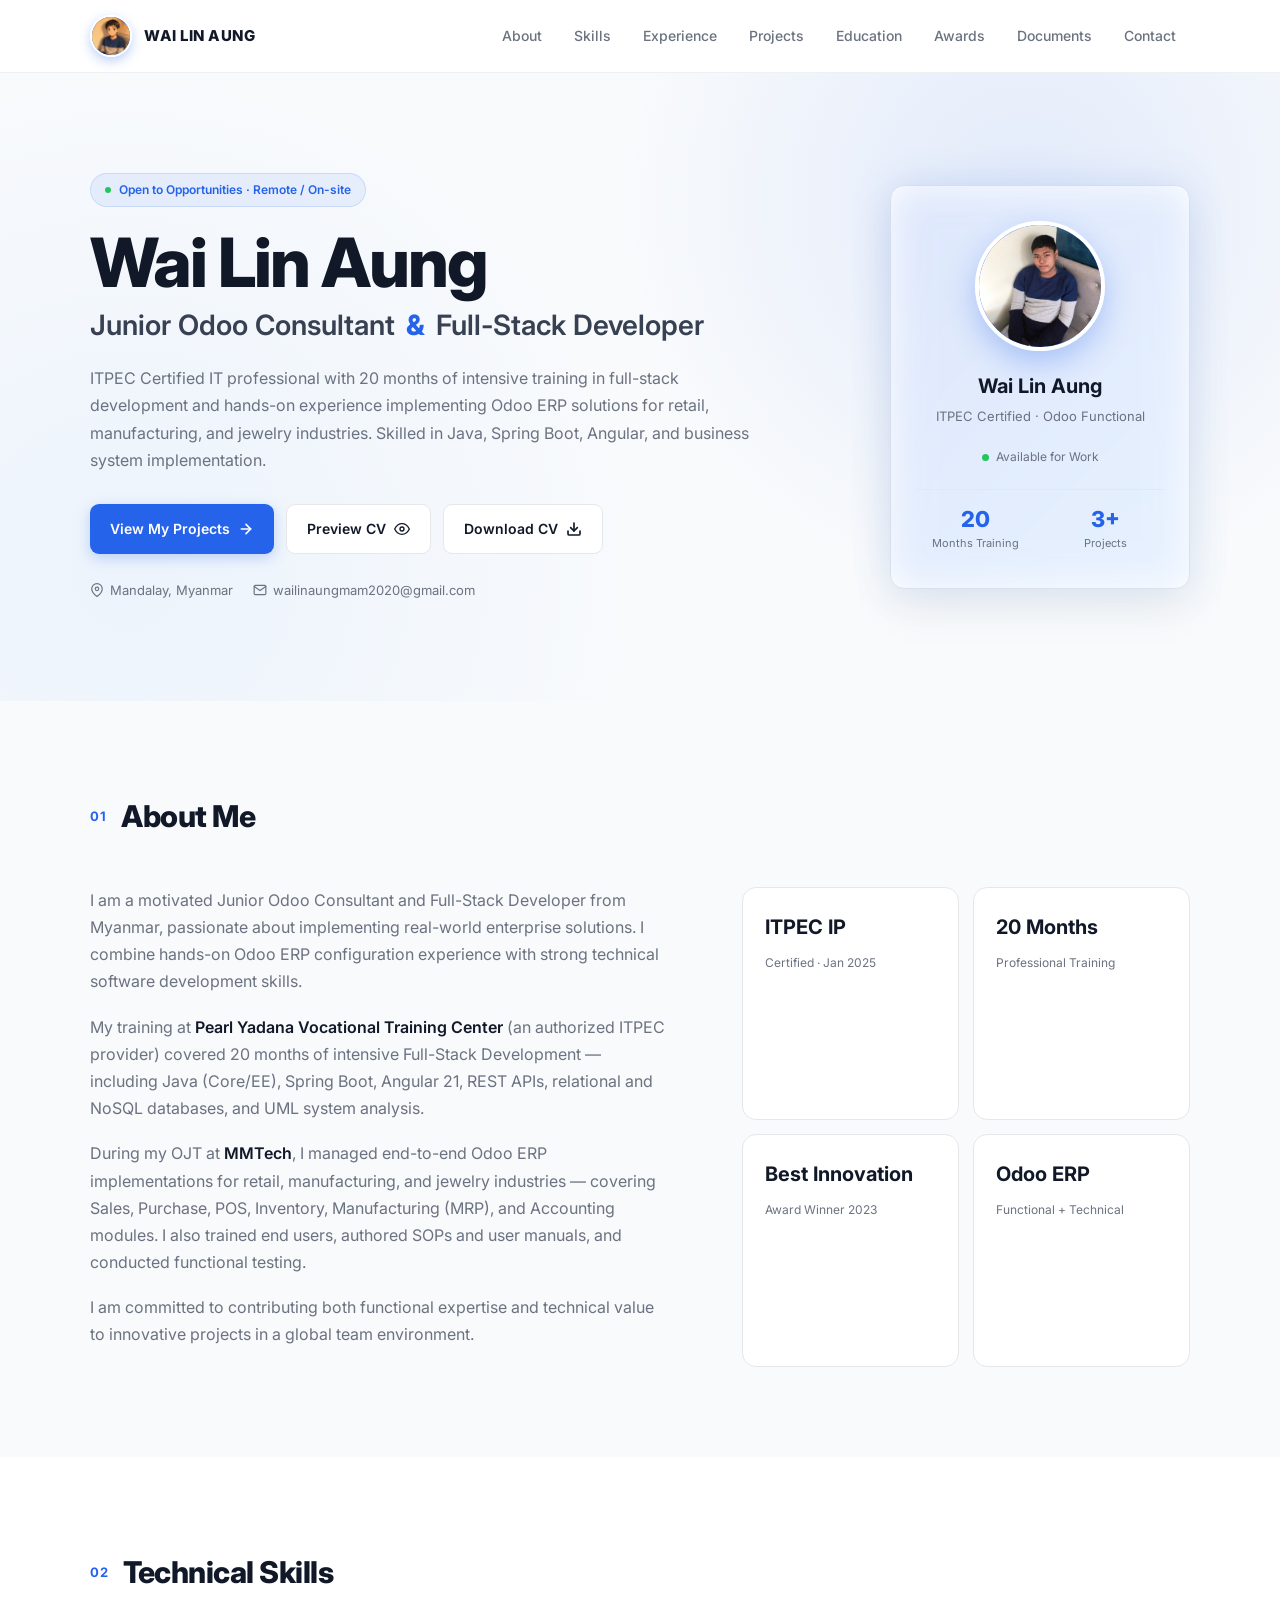
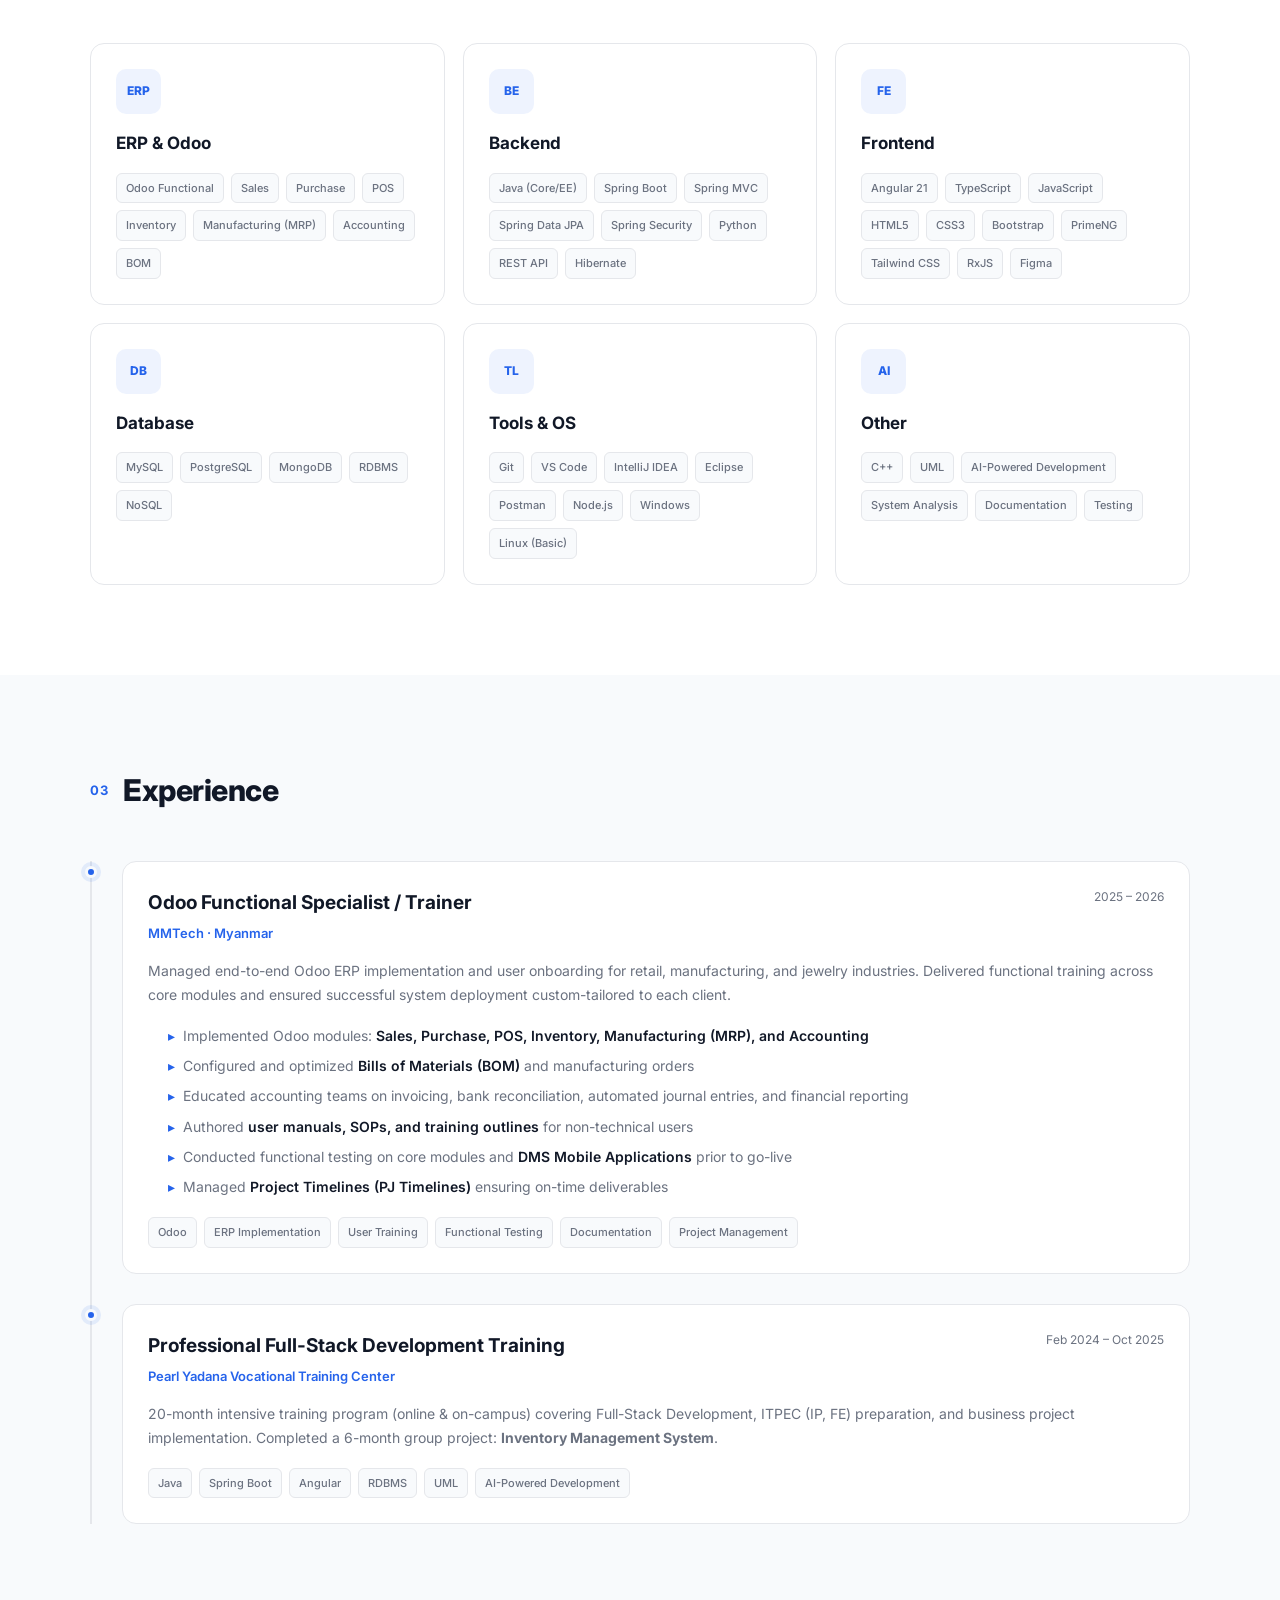
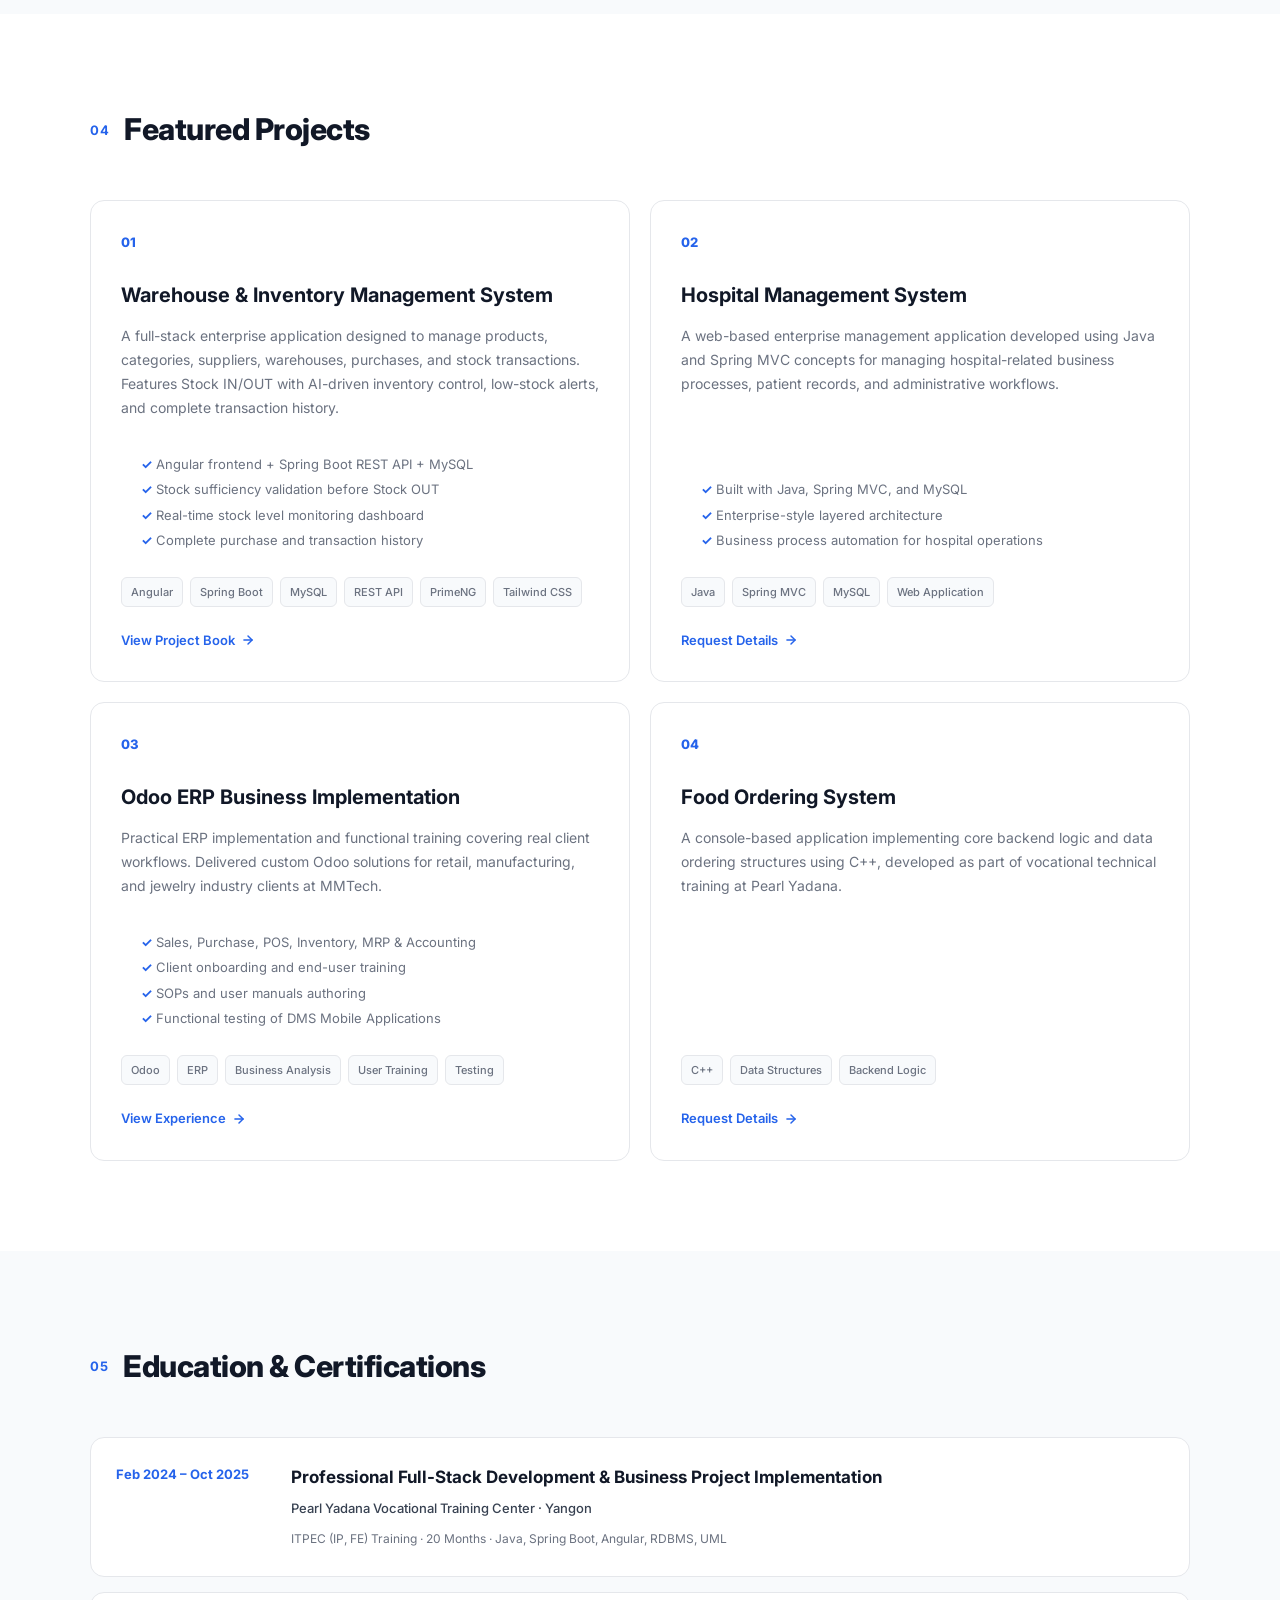
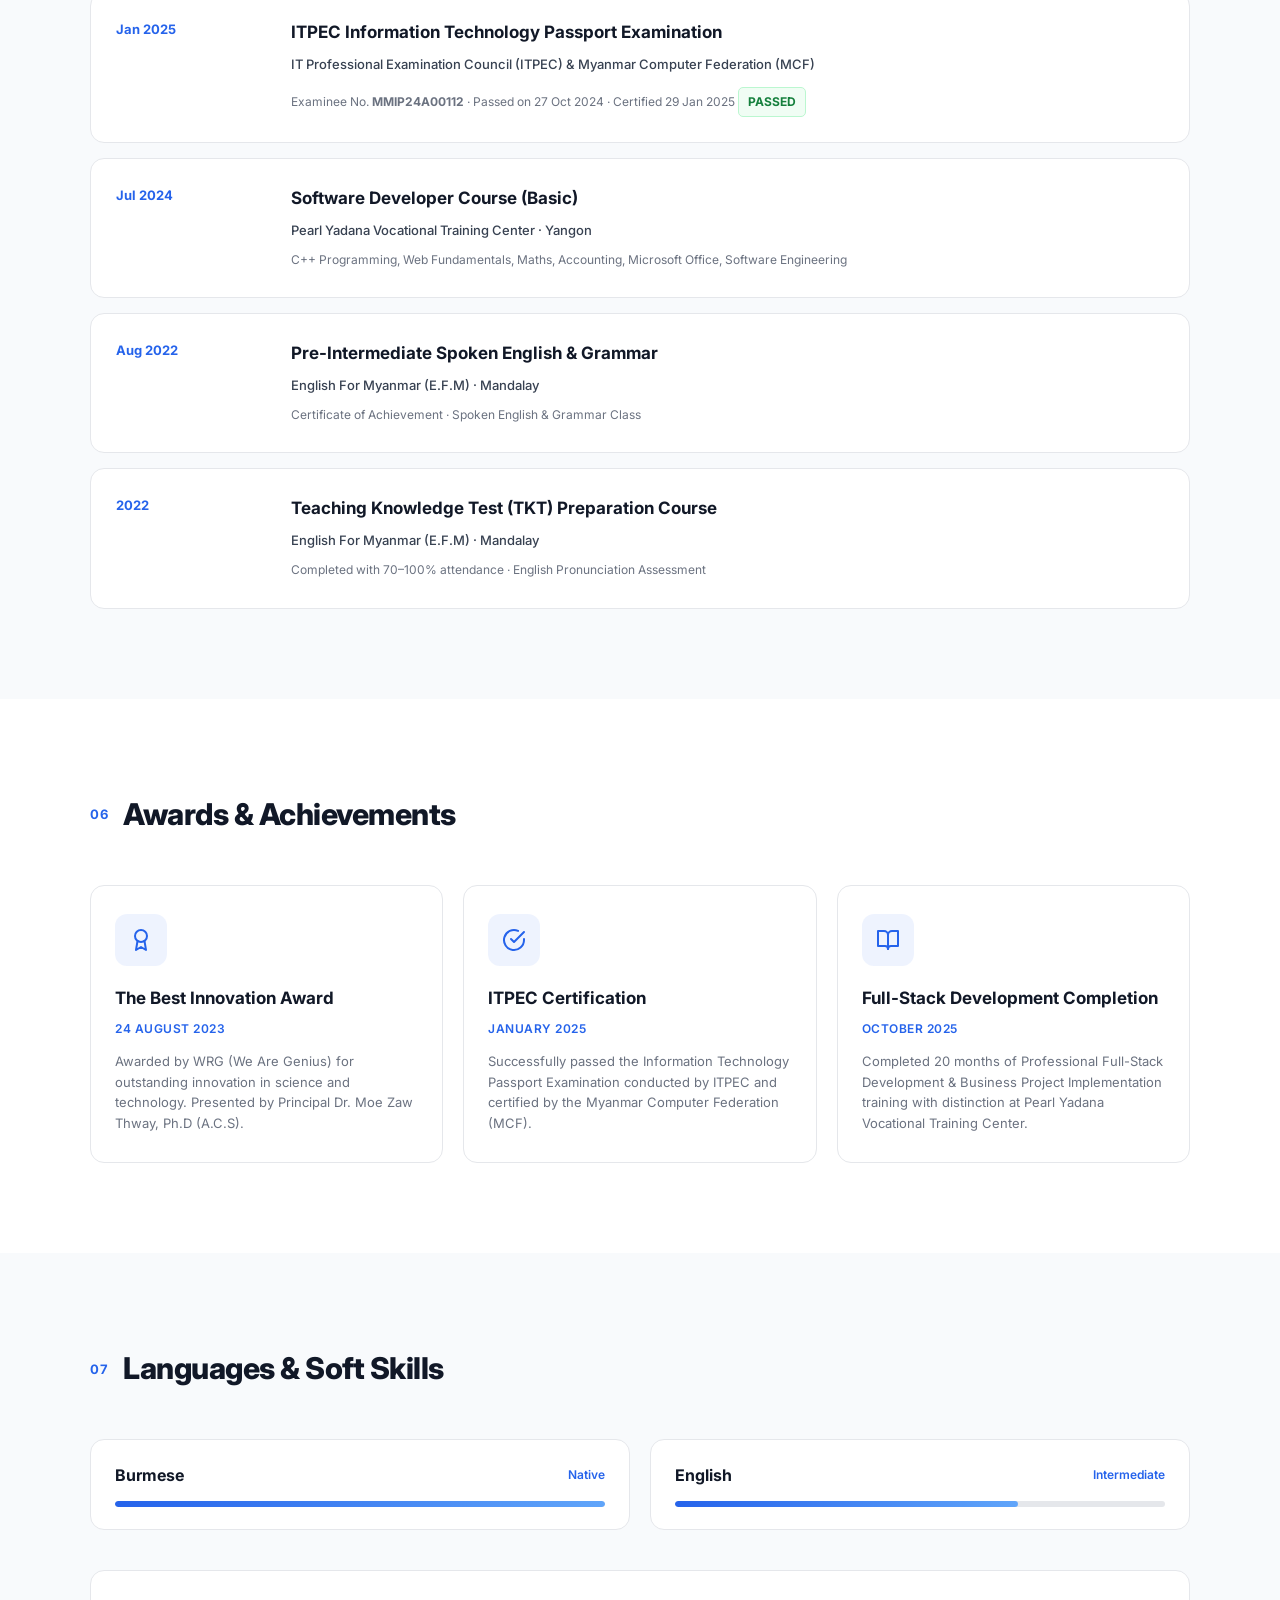
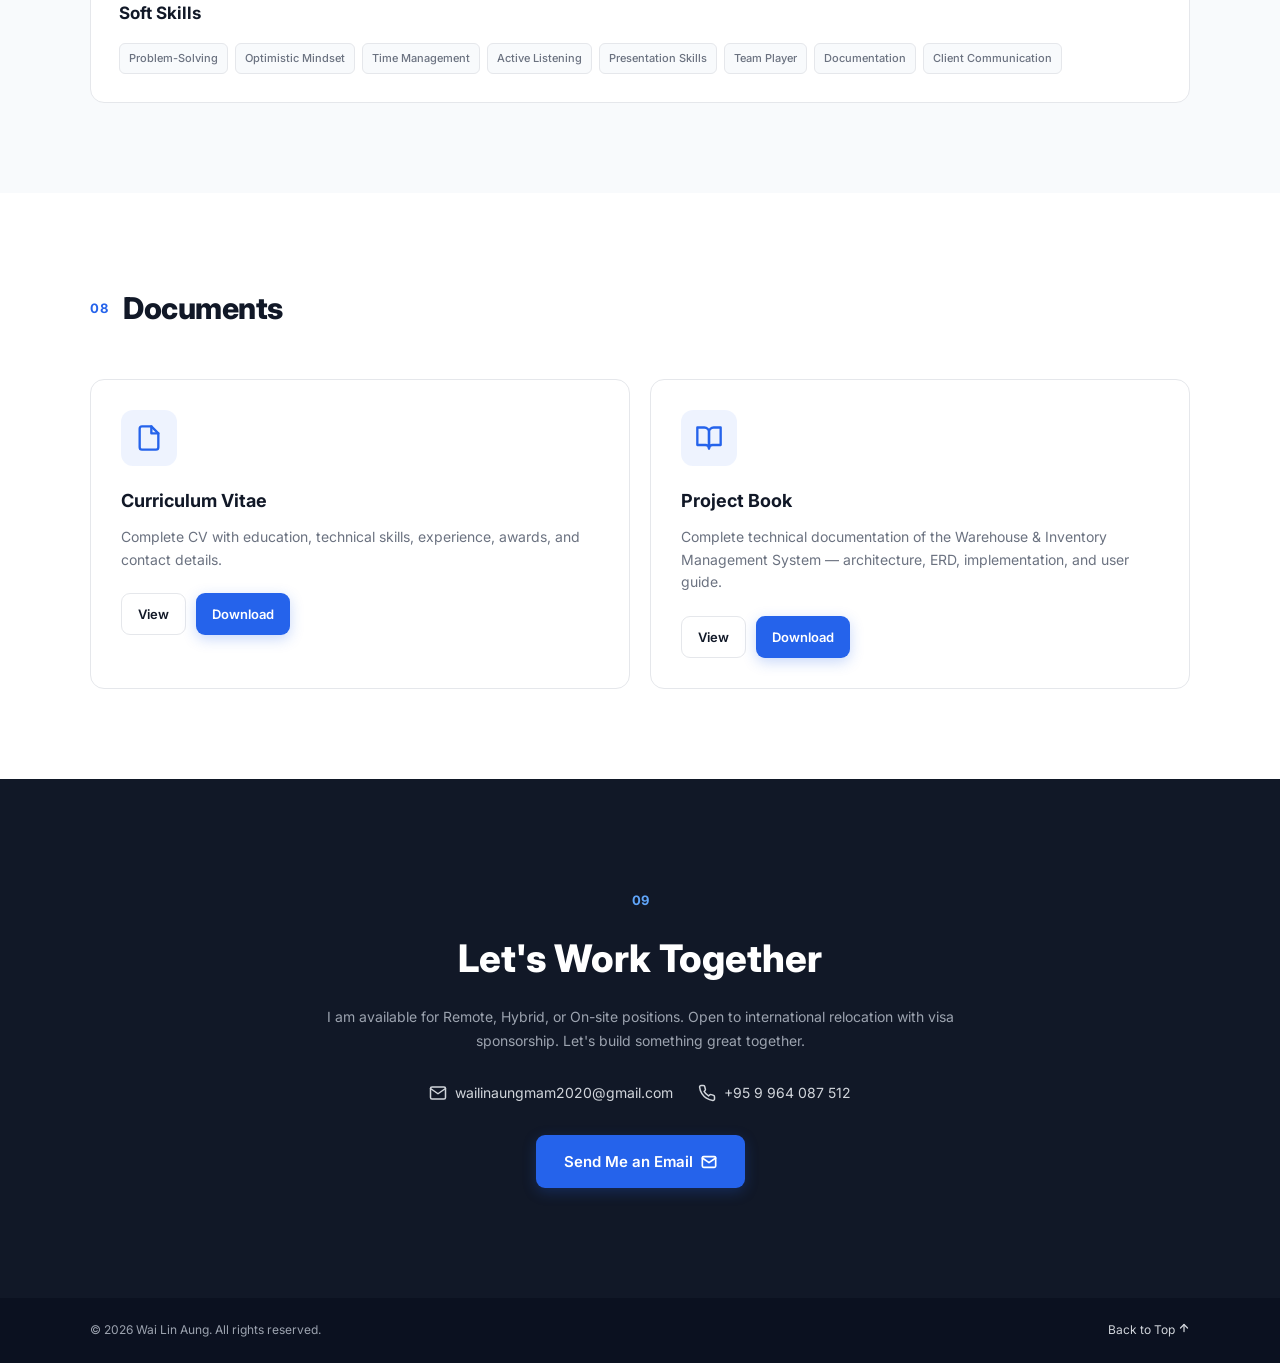
==== commit e1cea096: "Update cv preview" ====
--- a/index.html
+++ b/index.html
@@ -87,6 +87,11 @@
                             View My Projects
                             <svg width="16" height="16" viewBox="0 0 24 24" fill="none" stroke="currentColor" stroke-width="2.5" stroke-linecap="round" stroke-linejoin="round"><line x1="5" y1="12" x2="19" y2="12"/><polyline points="12 5 19 12 12 19"/></svg>
                         </a>
+
+                          <a href="D:\llll\IP\wai lin aung\DV\cvp.html" target="_blank" class="btn btn--outline">
+                        Preview CV
+                        <svg width="16" height="16" viewBox="0 0 24 24" fill="none" stroke="currentColor" stroke-width="2" stroke-linecap="round" stroke-linejoin="round"><path d="M1 12s4-8 11-8 11 8 11 8-4 8-11 8-11-8-11-8z"/><circle cx="12" cy="12" r="3"/></svg>
+                    </a>
 
                         <a href="assets/WaiLinAung_CV.pdf" class="btn btn--outline" download>
                             Download CV
@@ -994,4 +999,4 @@
     <script src="main.js"></script>
 
 </body>
-</html>+</html>
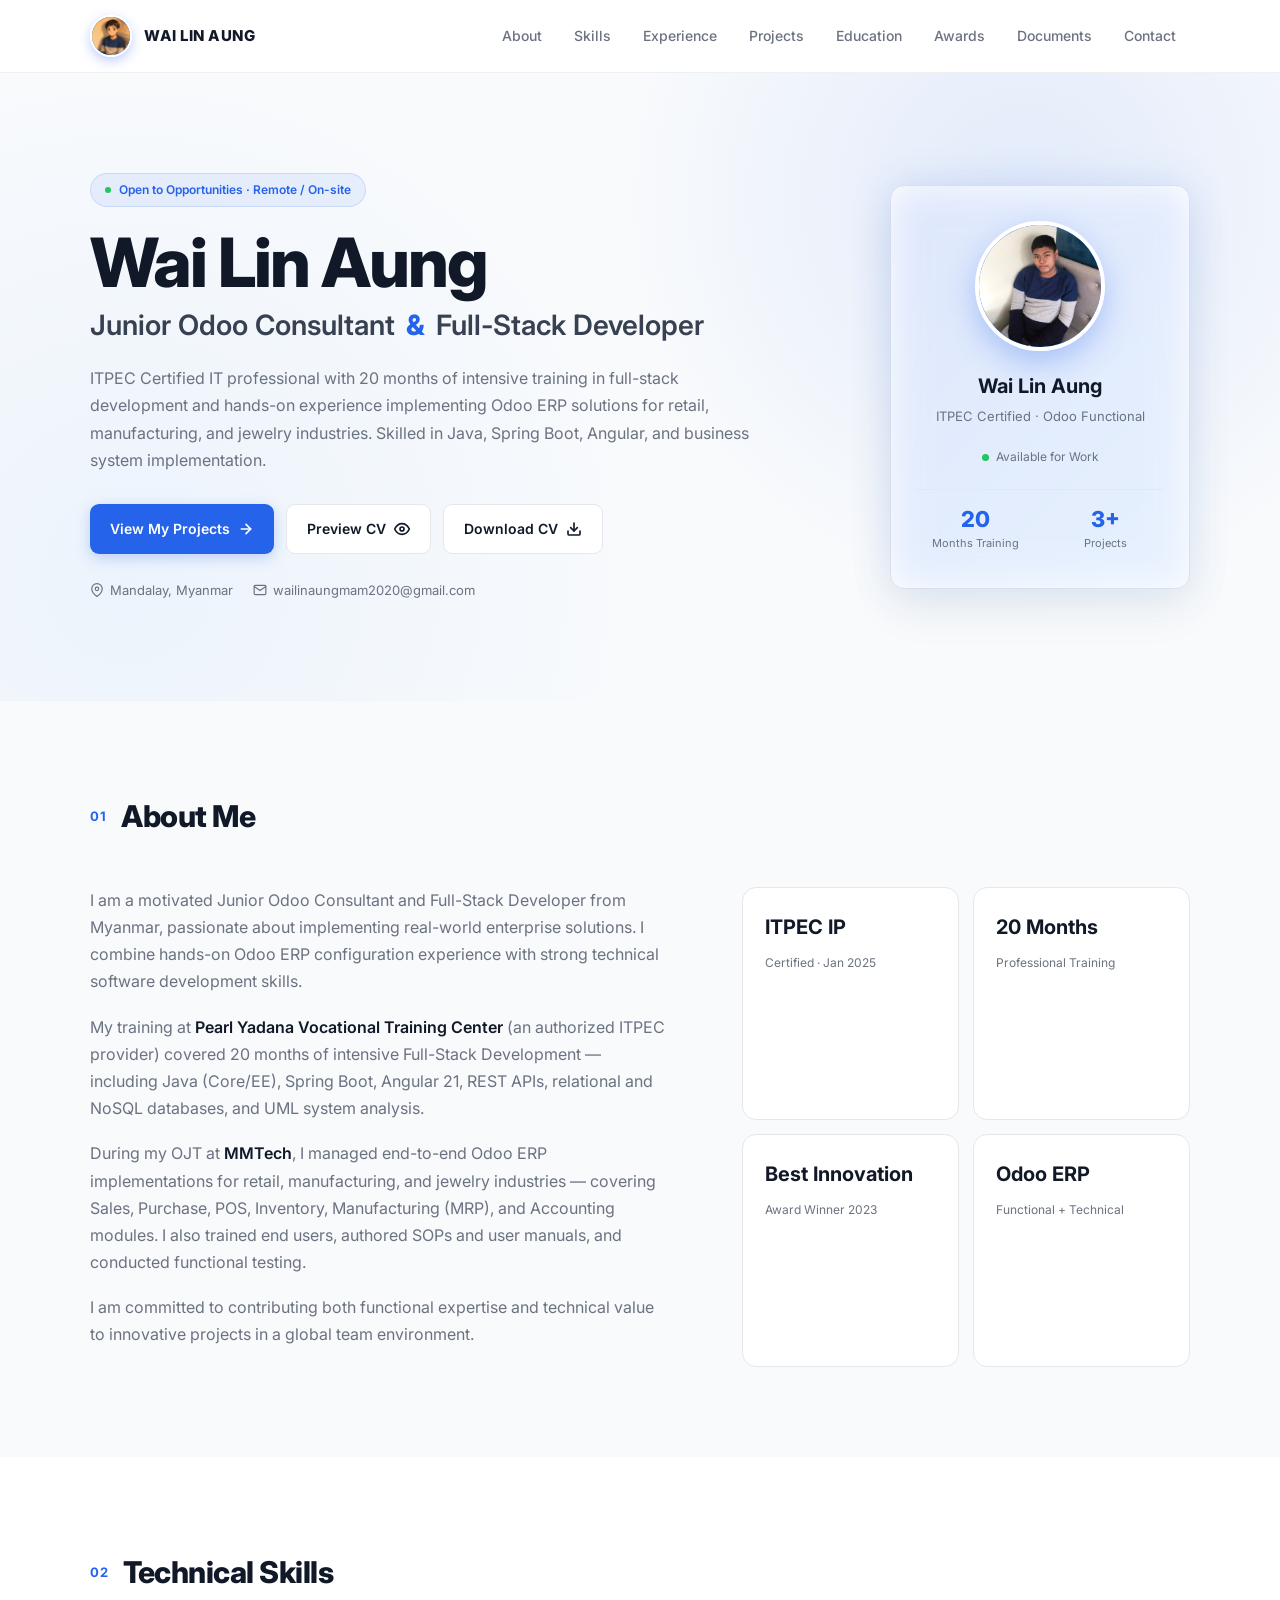
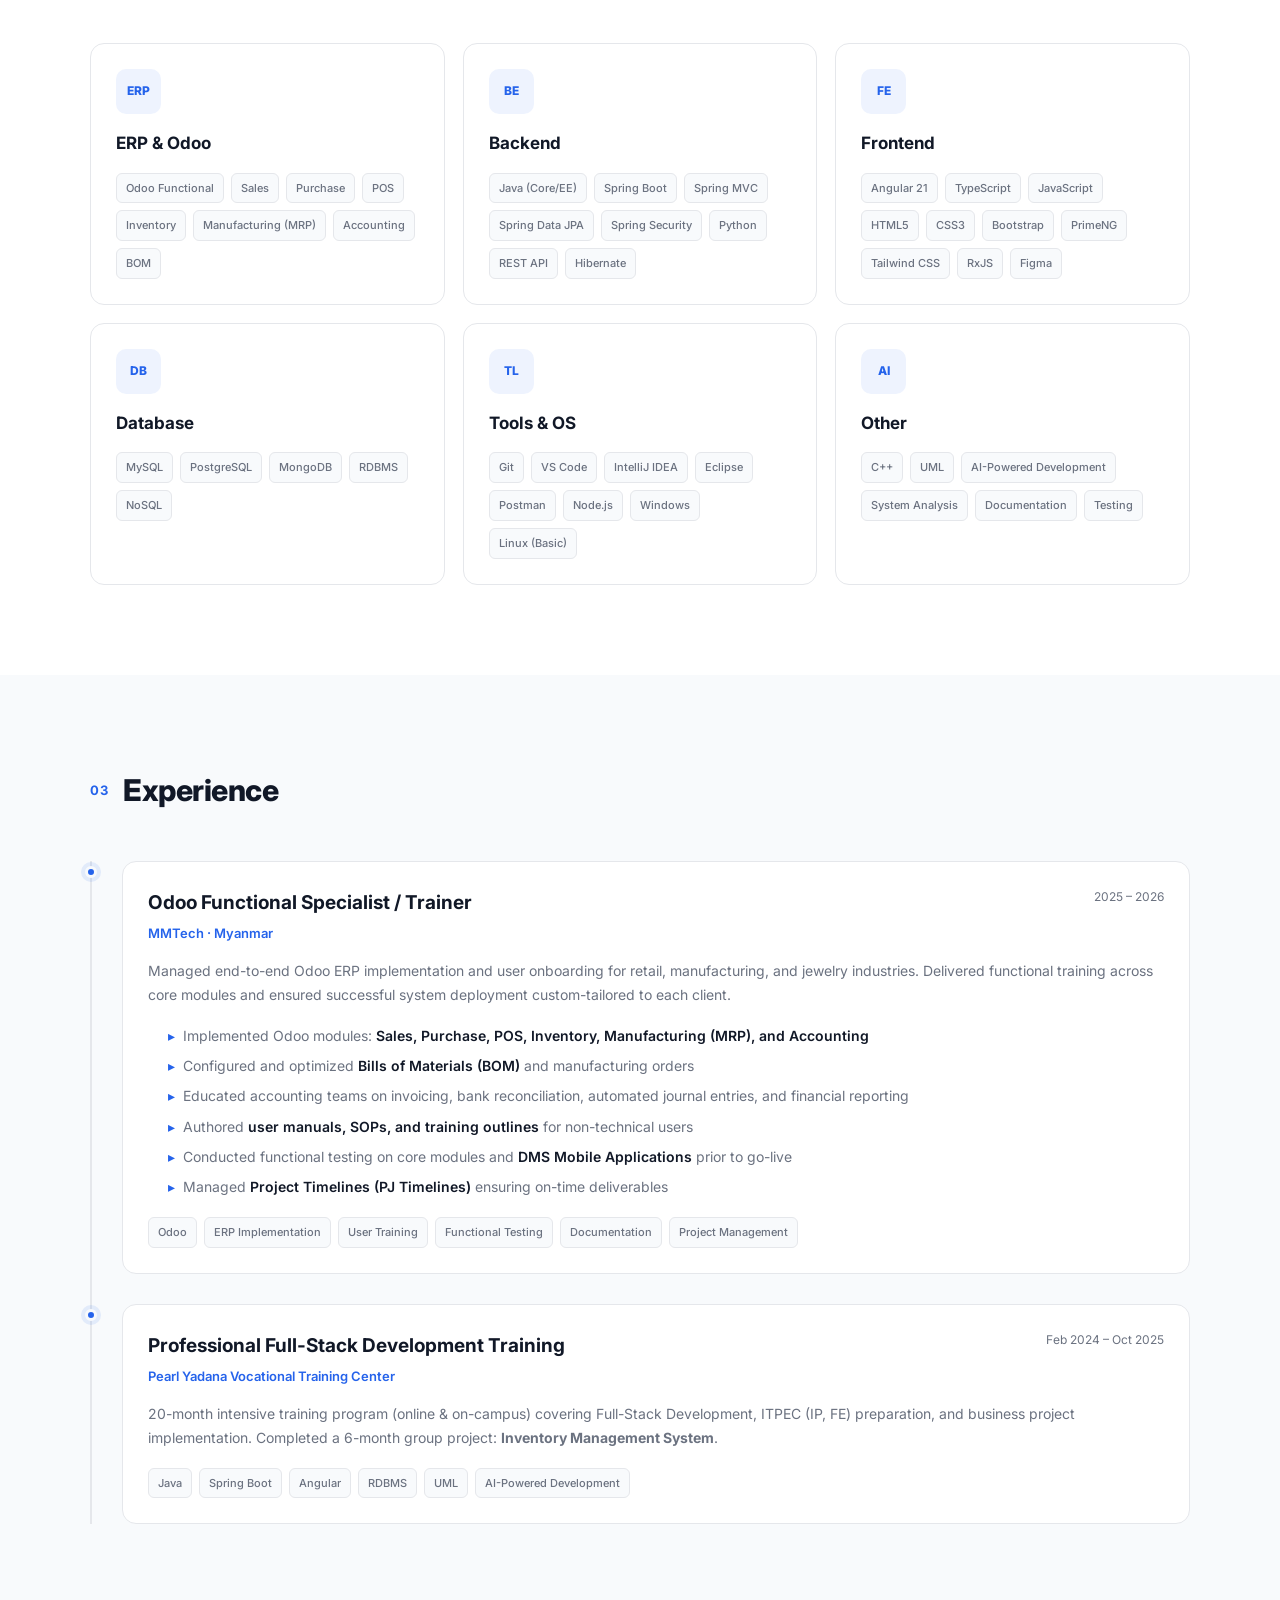
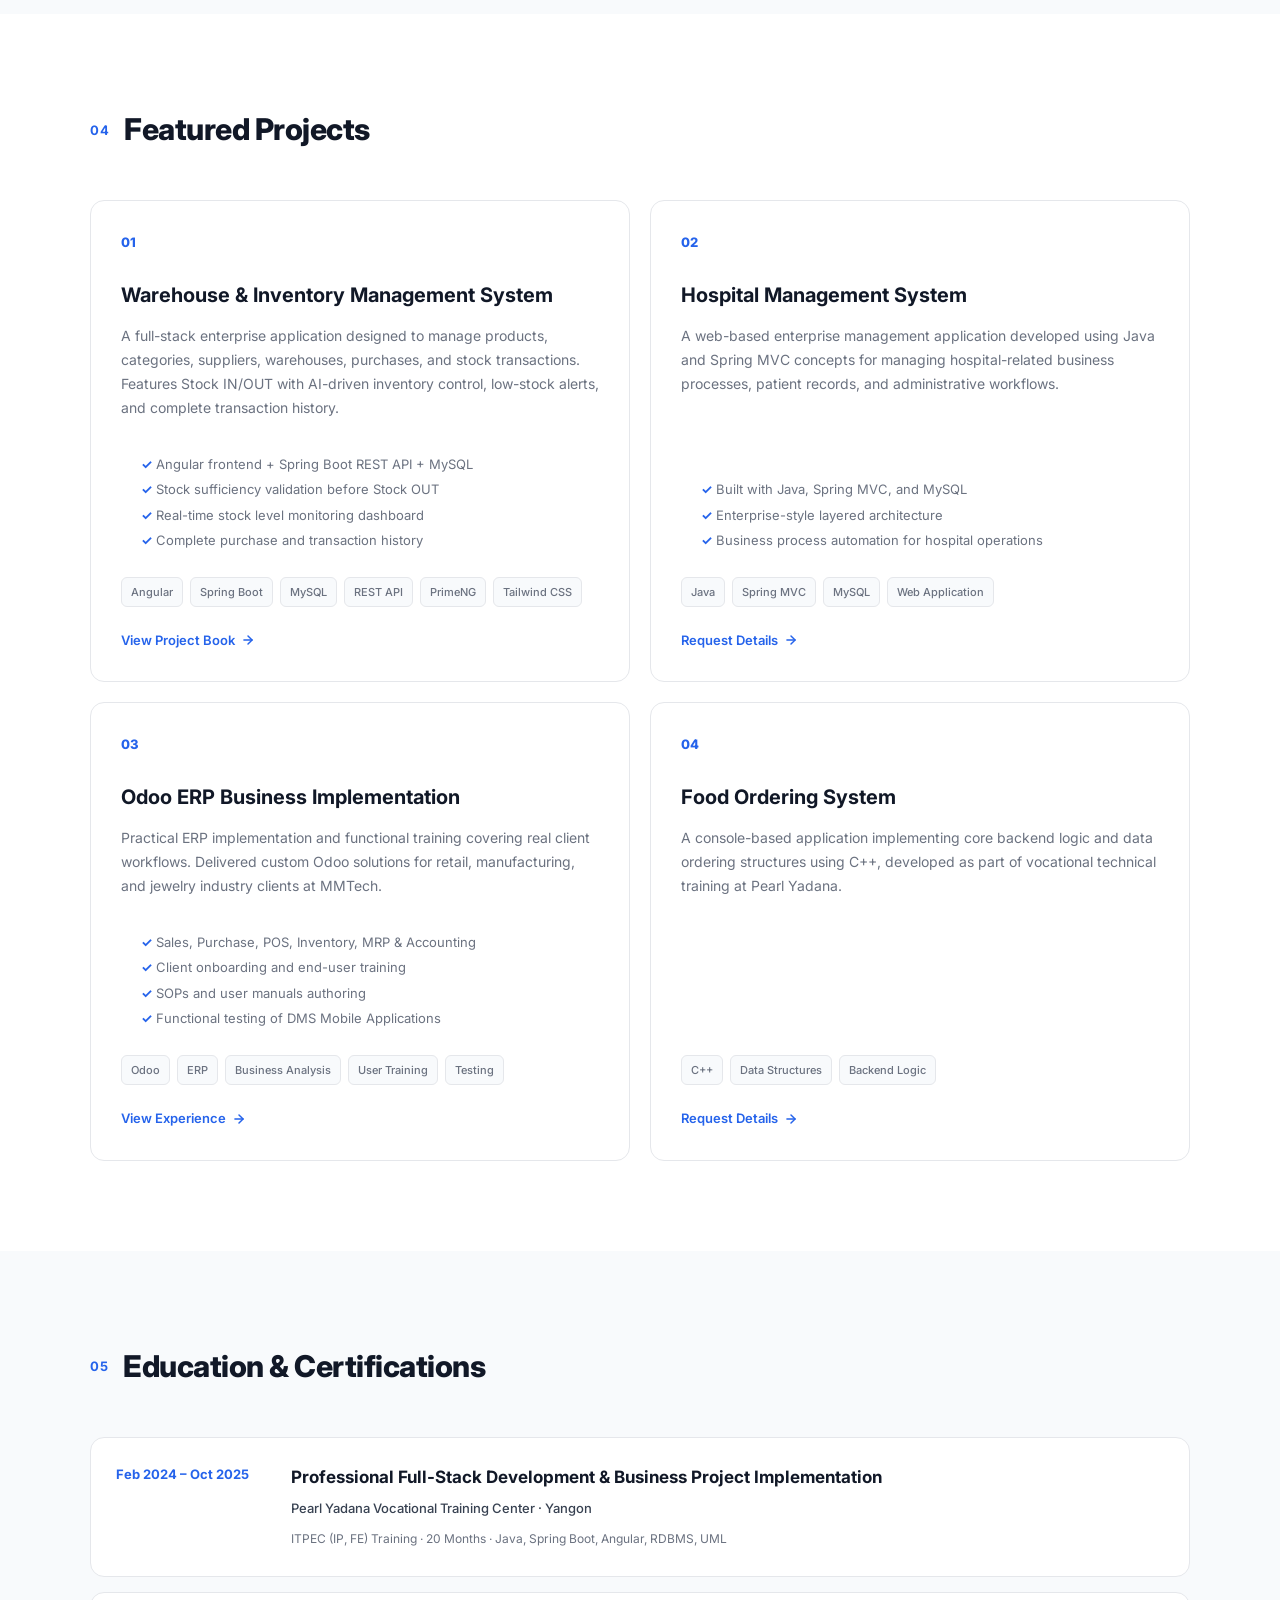
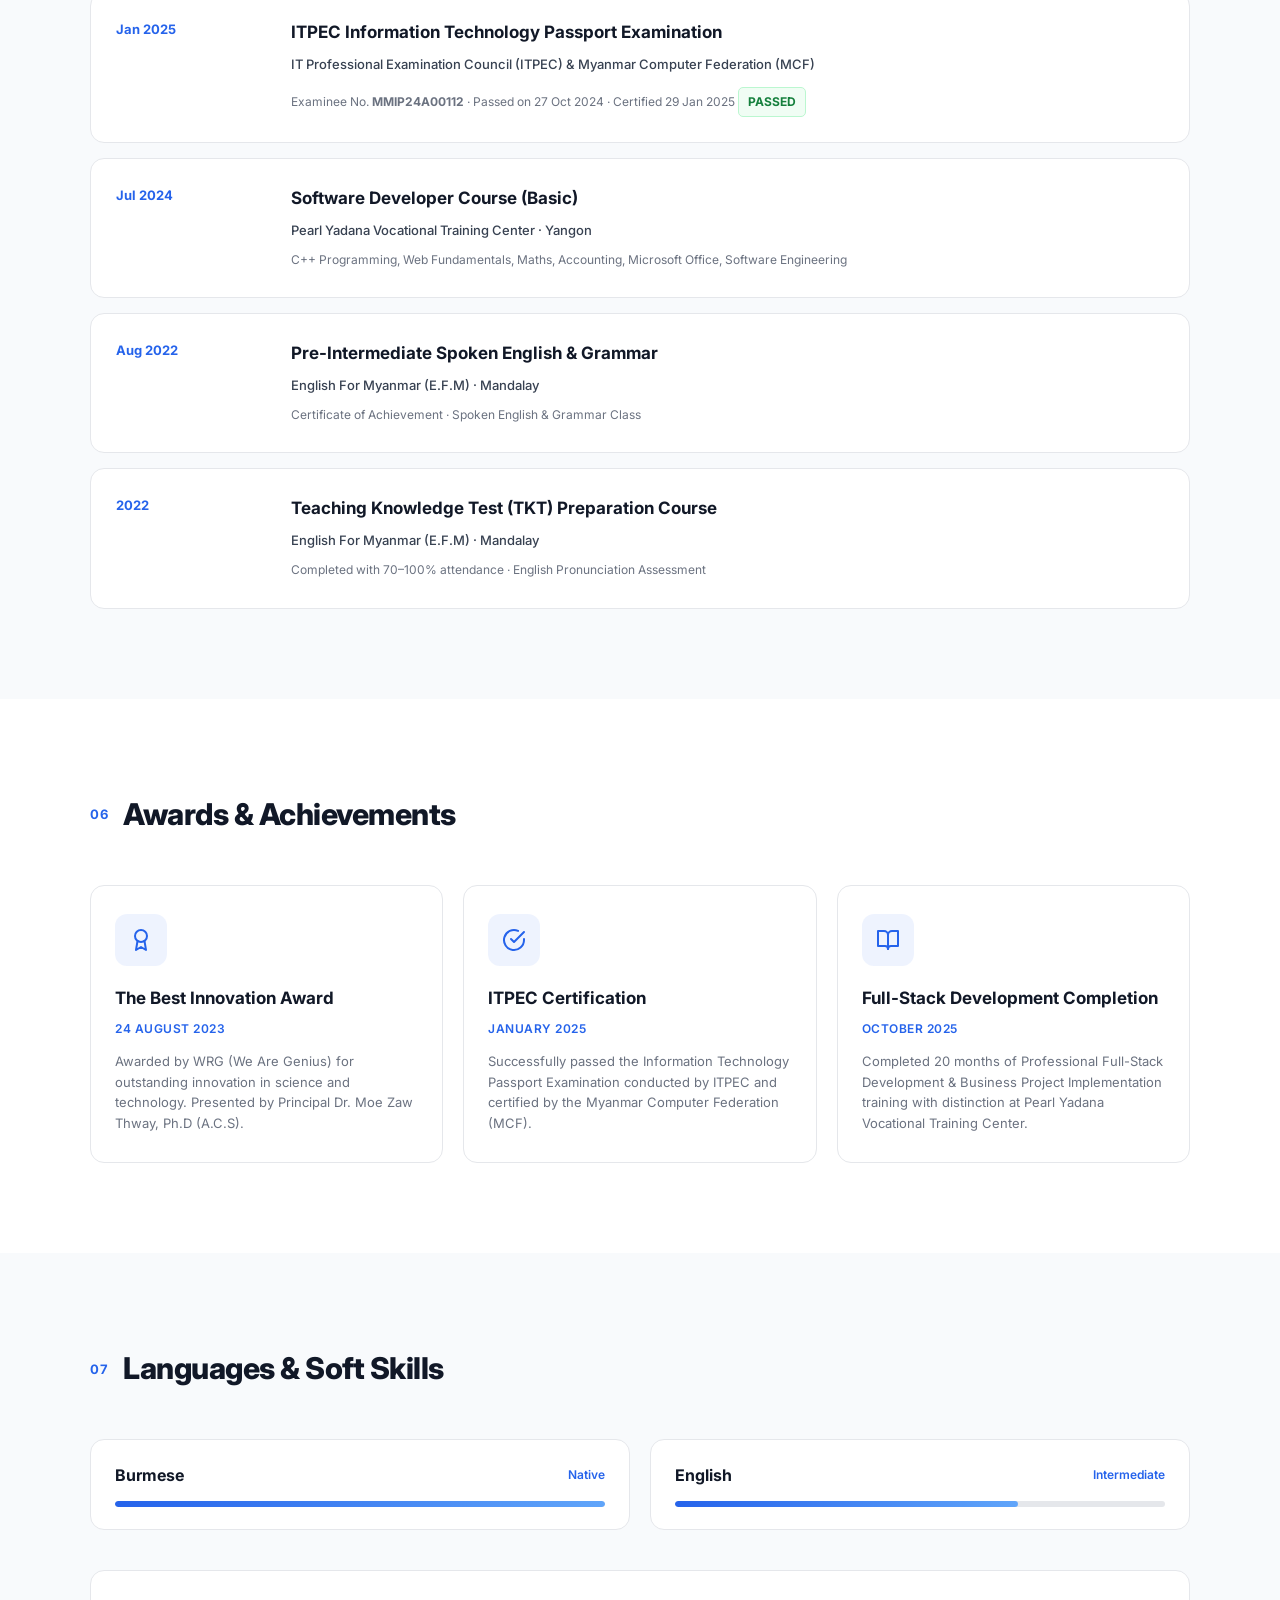
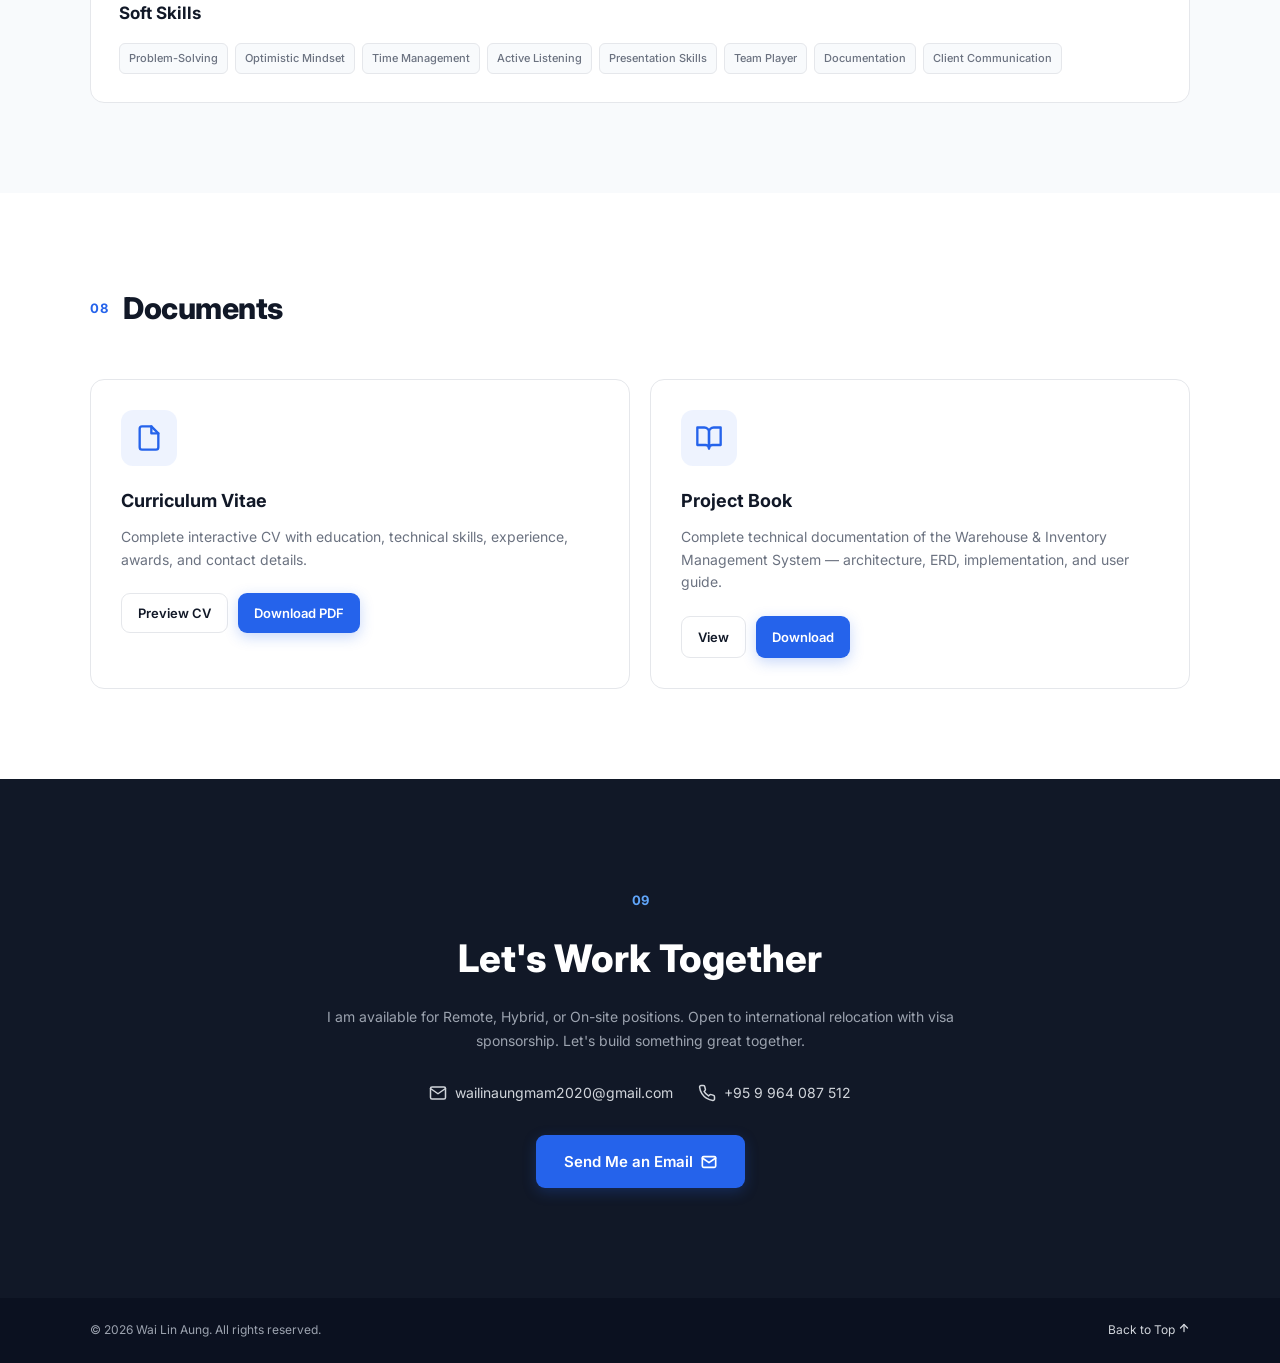
==== commit 6e4f3a3a: "Update again" ====
--- a/index.html
+++ b/index.html
@@ -16,6 +16,141 @@
 
     <!-- Stylesheet -->
     <link rel="stylesheet" href="style.css">
+
+    <!-- CV Preview Modal Styles -->
+    <style>
+        .cv-modal {
+            position: fixed;
+            inset: 0;
+            z-index: 9999;
+            background: rgba(15, 23, 42, 0.82);
+            backdrop-filter: blur(6px);
+            display: flex;
+            align-items: center;
+            justify-content: center;
+            padding: 20px;
+            opacity: 0;
+            visibility: hidden;
+            transition: opacity 0.25s ease, visibility 0.25s ease;
+        }
+
+        .cv-modal.active {
+            opacity: 1;
+            visibility: visible;
+        }
+
+        .cv-modal__box {
+            background: #1e293b;
+            width: 100%;
+            max-width: 1020px;
+            height: 90vh;
+            border-radius: 16px;
+            overflow: hidden;
+            display: flex;
+            flex-direction: column;
+            box-shadow: 0 25px 50px -12px rgba(0, 0, 0, 0.5);
+            border: 1px solid rgba(255, 255, 255, 0.12);
+            transform: translateY(15px) scale(0.98);
+            transition: transform 0.25s ease;
+        }
+
+        .cv-modal.active .cv-modal__box {
+            transform: translateY(0) scale(1);
+        }
+
+        .cv-modal__header {
+            display: flex;
+            align-items: center;
+            justify-content: space-between;
+            padding: 12px 20px;
+            background: #0f172a;
+            color: #f8fafc;
+            border-bottom: 1px solid rgba(255, 255, 255, 0.1);
+        }
+
+        .cv-modal__title {
+            font-size: 0.95rem;
+            font-weight: 600;
+            display: flex;
+            align-items: center;
+            gap: 8px;
+            margin: 0;
+        }
+
+        .cv-modal__actions {
+            display: flex;
+            align-items: center;
+            gap: 10px;
+        }
+
+        .cv-modal__btn {
+            background: #2563eb;
+            color: #ffffff;
+            border: none;
+            padding: 6px 14px;
+            border-radius: 8px;
+            font-size: 0.82rem;
+            font-weight: 500;
+            cursor: pointer;
+            text-decoration: none;
+            display: inline-flex;
+            align-items: center;
+            gap: 6px;
+            transition: background 0.2s;
+        }
+
+        .cv-modal__btn:hover {
+            background: #1d4ed8;
+        }
+
+        .cv-modal__close {
+            background: rgba(255, 255, 255, 0.1);
+            color: #ffffff;
+            border: none;
+            width: 34px;
+            height: 34px;
+            border-radius: 8px;
+            cursor: pointer;
+            display: inline-flex;
+            align-items: center;
+            justify-content: center;
+            font-size: 1.2rem;
+            transition: background 0.2s;
+        }
+
+        .cv-modal__close:hover {
+            background: #ef4444;
+        }
+
+        .cv-modal__body {
+            flex: 1;
+            width: 100%;
+            background: #e2e8f0;
+        }
+
+        .cv-modal__iframe {
+            width: 100%;
+            height: 100%;
+            border: none;
+            display: block;
+        }
+
+        @media (max-width: 640px) {
+            .cv-modal {
+                padding: 8px;
+            }
+            .cv-modal__box {
+                height: 94vh;
+                border-radius: 12px;
+            }
+            .cv-modal__header {
+                padding: 10px 14px;
+            }
+            .cv-modal__title span {
+                display: none;
+            }
+        }
+    </style>
 </head>
 
 <body>
@@ -88,11 +223,13 @@
                             <svg width="16" height="16" viewBox="0 0 24 24" fill="none" stroke="currentColor" stroke-width="2.5" stroke-linecap="round" stroke-linejoin="round"><line x1="5" y1="12" x2="19" y2="12"/><polyline points="12 5 19 12 12 19"/></svg>
                         </a>
 
-                          <a href="D:\llll\IP\wai lin aung\DV\cvp.html" target="_blank" class="btn btn--outline">
-                        Preview CV
-                        <svg width="16" height="16" viewBox="0 0 24 24" fill="none" stroke="currentColor" stroke-width="2" stroke-linecap="round" stroke-linejoin="round"><path d="M1 12s4-8 11-8 11 8 11 8-4 8-11 8-11-8-11-8z"/><circle cx="12" cy="12" r="3"/></svg>
-                    </a>
-
+                        <!-- PREVIEW CV BUTTON (Opens Interactive HTML CV Modal) -->
+                        <button type="button" class="btn btn--outline" onclick="openCVModal()" style="cursor: pointer;">
+                            Preview CV
+                            <svg width="16" height="16" viewBox="0 0 24 24" fill="none" stroke="currentColor" stroke-width="2.5" stroke-linecap="round" stroke-linejoin="round"><path d="M1 12s4-8 11-8 11 8 11 8-4 8-11 8-11-8-11-8z"/><circle cx="12" cy="12" r="3"/></svg>
+                        </button>
+
+                        <!-- DOWNLOAD PDF CV BUTTON -->
                         <a href="assets/WaiLinAung_CV.pdf" class="btn btn--outline" download>
                             Download CV
                             <svg width="16" height="16" viewBox="0 0 24 24" fill="none" stroke="currentColor" stroke-width="2.5" stroke-linecap="round" stroke-linejoin="round"><path d="M21 15v4a2 2 0 0 1-2 2H5a2 2 0 0 1-2-2v-4"/><polyline points="7 10 12 15 17 10"/><line x1="12" y1="15" x2="12" y2="3"/></svg>
@@ -888,16 +1025,16 @@
 
                         <h3>Curriculum Vitae</h3>
                         <p>
-                            Complete CV with education, technical skills, experience,
+                            Complete interactive CV with education, technical skills, experience,
                             awards, and contact details.
                         </p>
 
                         <div class="document-card__actions">
-                            <a href="assets/WaiLinAung_CV.pdf" target="_blank" rel="noopener" class="btn btn--outline btn--small">
-                                View
-                            </a>
+                            <button type="button" onclick="openCVModal()" class="btn btn--outline btn--small" style="cursor: pointer;">
+                                Preview CV
+                            </button>
                             <a href="assets/WaiLinAung_CV.pdf" download class="btn btn--primary btn--small">
-                                Download
+                                Download PDF
                             </a>
                         </div>
                     </article>
@@ -995,8 +1132,61 @@
         <svg width="18" height="18" viewBox="0 0 24 24" fill="none" stroke="currentColor" stroke-width="2.5" stroke-linecap="round" stroke-linejoin="round"><line x1="12" y1="19" x2="12" y2="5"/><polyline points="5 12 12 5 19 12"/></svg>
     </button>
 
+    <!-- ================= CV PREVIEW MODAL ================= -->
+    <div class="cv-modal" id="cvModal" aria-hidden="true">
+        <div class="cv-modal__box" role="dialog" aria-modal="true" aria-label="Interactive CV Preview">
+            <div class="cv-modal__header">
+                <h4 class="cv-modal__title">
+                    <svg width="18" height="18" viewBox="0 0 24 24" fill="none" stroke="#60a5fa" stroke-width="2" stroke-linecap="round" stroke-linejoin="round"><path d="M14 2H6a2 2 0 0 0-2 2v16a2 2 0 0 0 2 2h12a2 2 0 0 0 2-2V8z"/><polyline points="14 2 14 8 20 8"/></svg>
+                    Wai Lin Aung — Interactive CV <span>(Desktop & Mobile View)</span>
+                </h4>
+                <div class="cv-modal__actions">
+                    <a href="cvp.html" target="_blank" rel="noopener" class="cv-modal__btn">
+                        Open in New Tab
+                        <svg width="14" height="14" viewBox="0 0 24 24" fill="none" stroke="currentColor" stroke-width="2" stroke-linecap="round" stroke-linejoin="round"><path d="M18 13v6a2 2 0 0 1-2 2H5a2 2 0 0 1-2-2V8a2 2 0 0 1 2-2h6"/><polyline points="15 3 21 3 21 9"/><line x1="10" y1="14" x2="21" y2="3"/></svg>
+                    </a>
+                    <button type="button" class="cv-modal__close" onclick="closeCVModal()" aria-label="Close CV Preview">
+                        &times;
+                    </button>
+                </div>
+            </div>
+            <div class="cv-modal__body">
+                <!-- Loads your custom HTML/CSS CV code directly -->
+                <iframe src="cvp.html" class="cv-modal__iframe" title="Wai Lin Aung Interactive CV"></iframe>
+            </div>
+        </div>
+    </div>
+
     <!-- JavaScript -->
     <script src="main.js"></script>
+    <script>
+        function openCVModal() {
+            const modal = document.getElementById('cvModal');
+            modal.classList.add('active');
+            modal.setAttribute('aria-hidden', 'false');
+            document.body.style.overflow = 'hidden';
+        }
+
+        function closeCVModal() {
+            const modal = document.getElementById('cvModal');
+            modal.classList.remove('active');
+            modal.setAttribute('aria-hidden', 'true');
+            document.body.style.overflow = '';
+        }
+
+        // Close modal when clicking outside the box or pressing Escape
+        document.getElementById('cvModal').addEventListener('click', function(e) {
+            if (e.target === this) {
+                closeCVModal();
+            }
+        });
+
+        document.addEventListener('keydown', function(e) {
+            if (e.key === 'Escape') {
+                closeCVModal();
+            }
+        });
+    </script>
 
 </body>
 </html>
